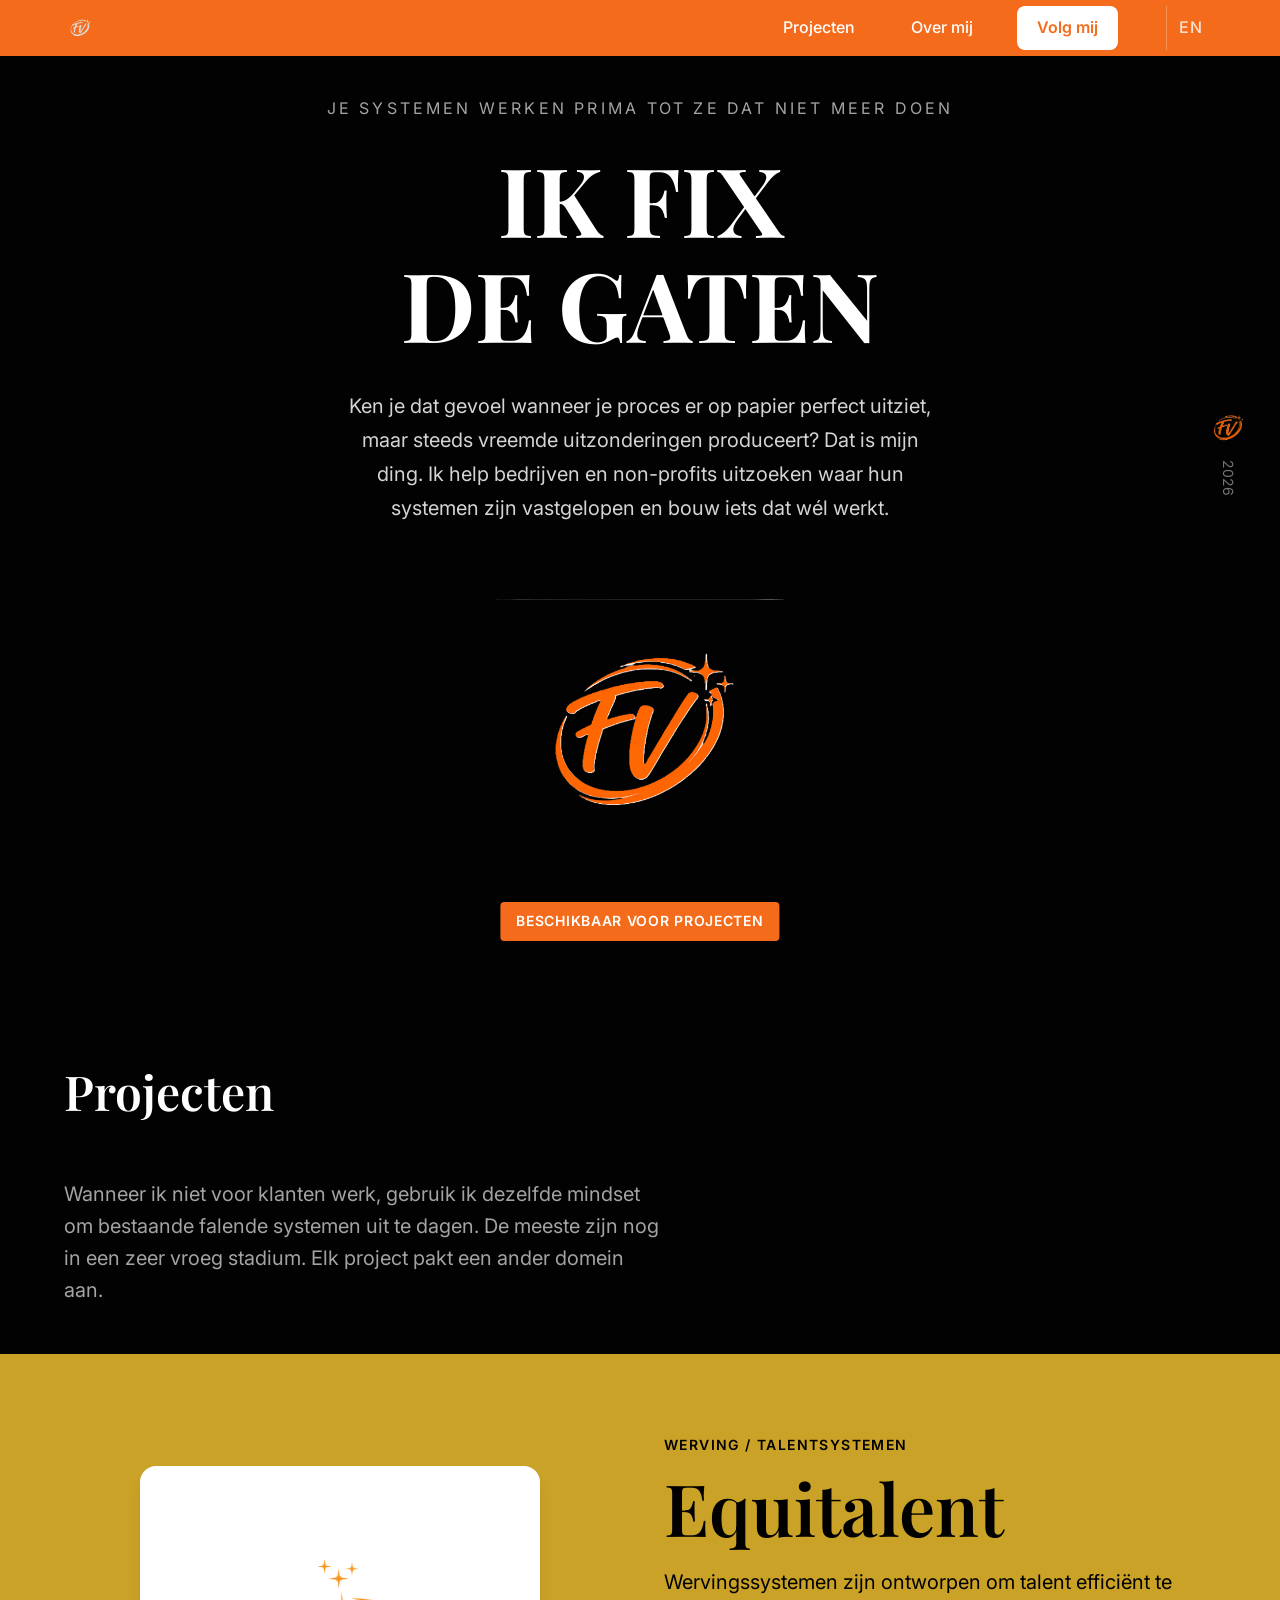
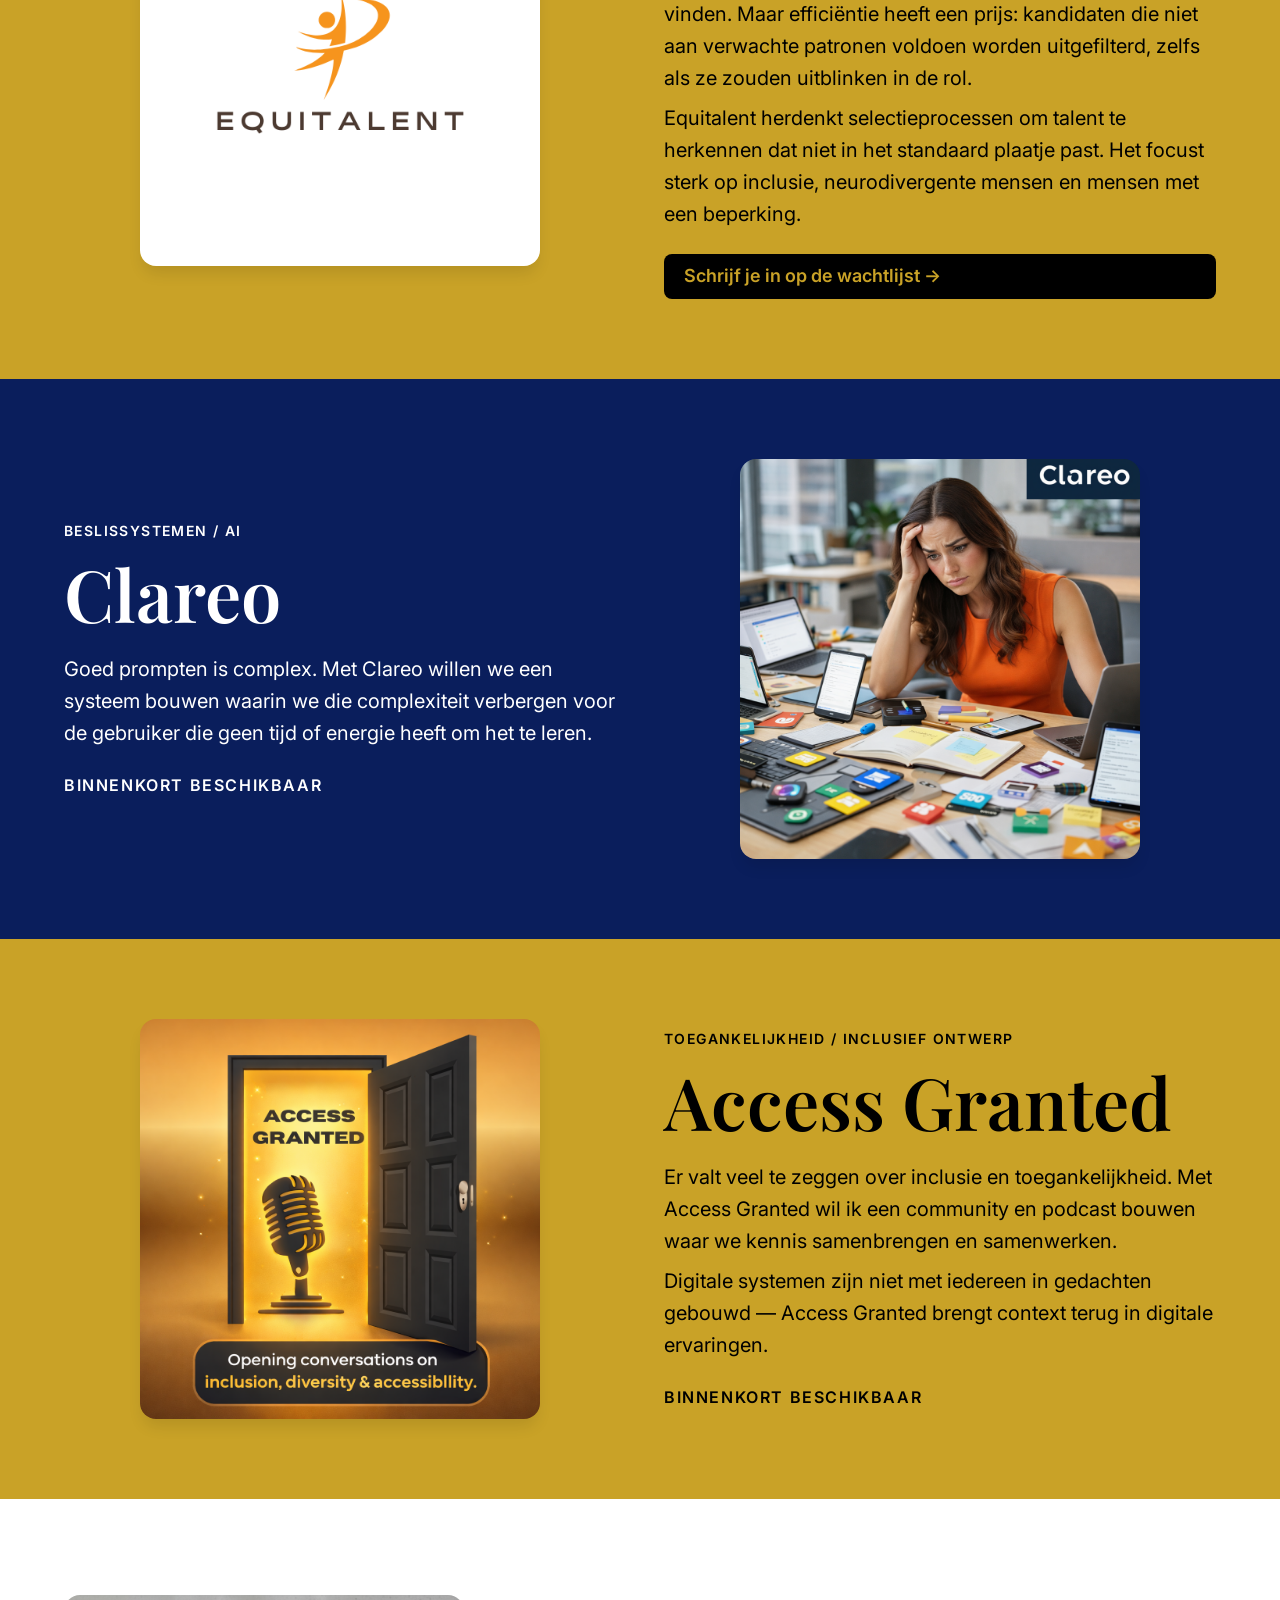
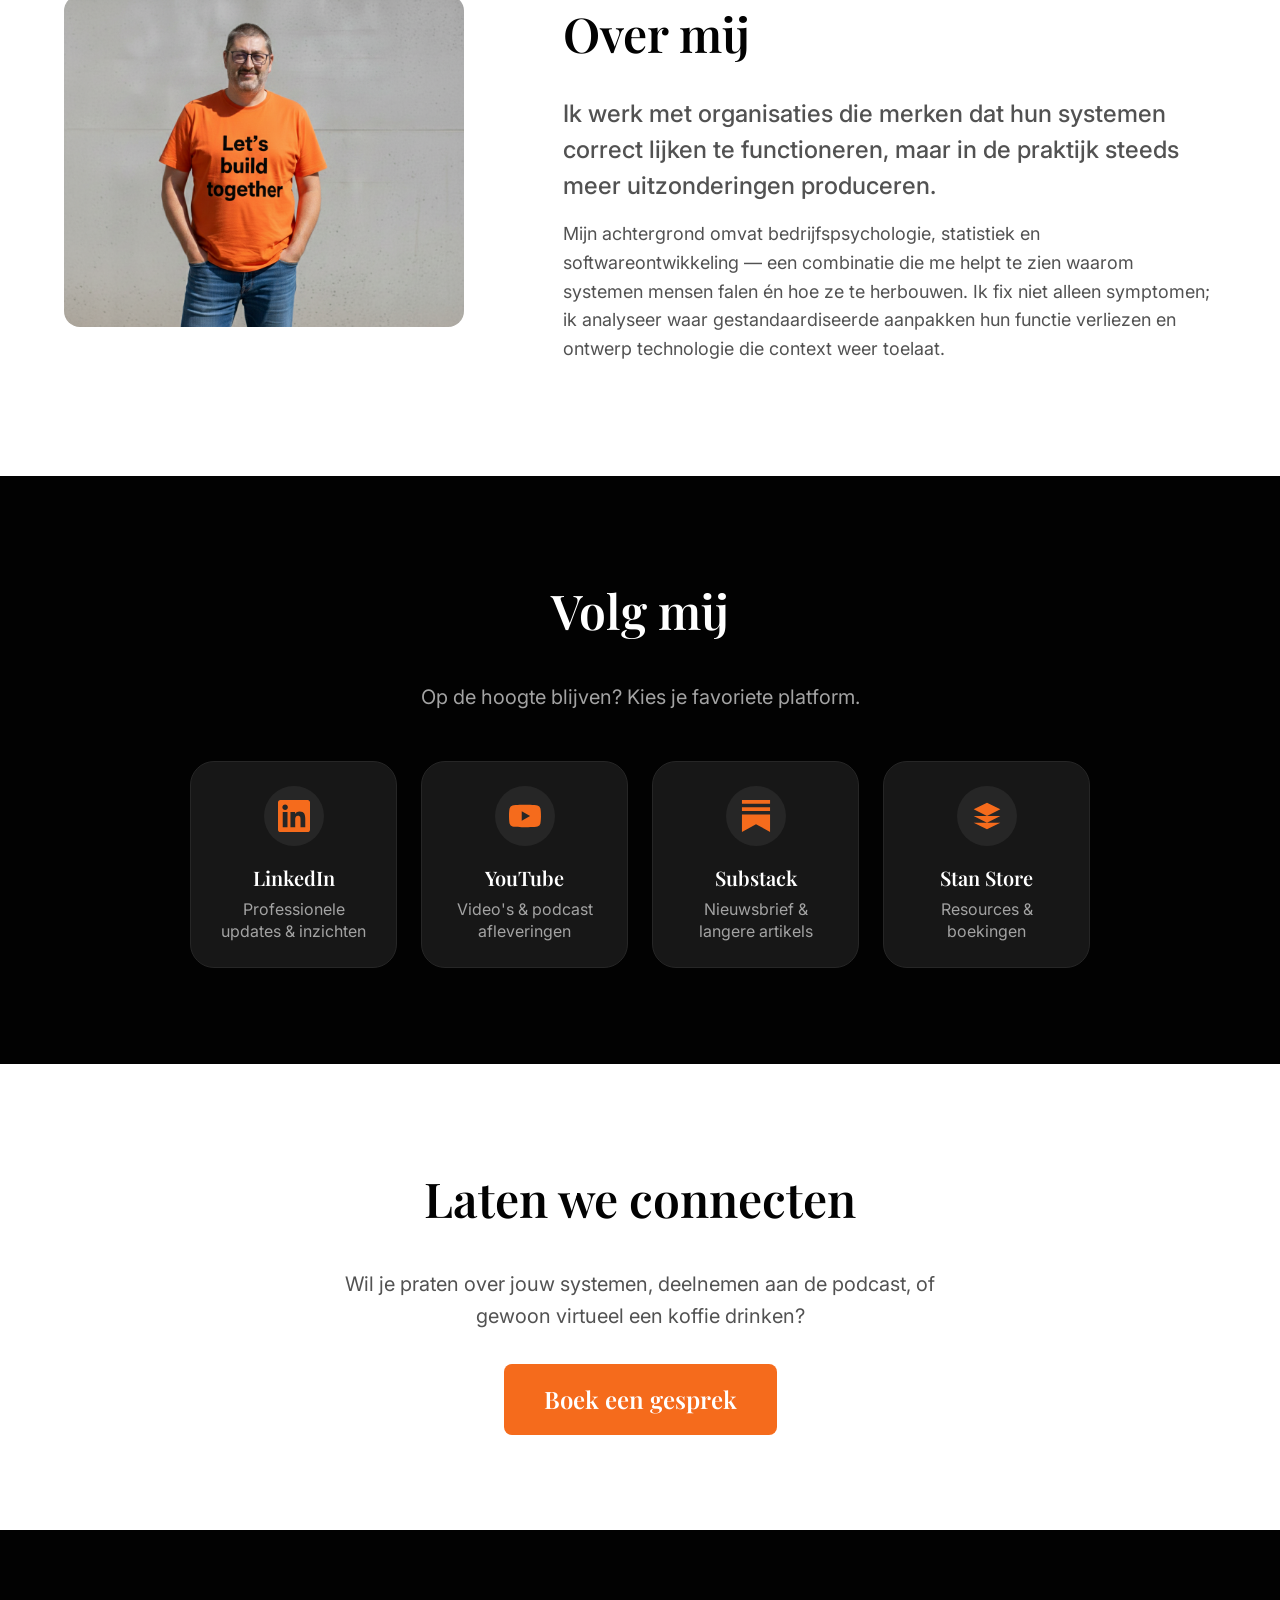
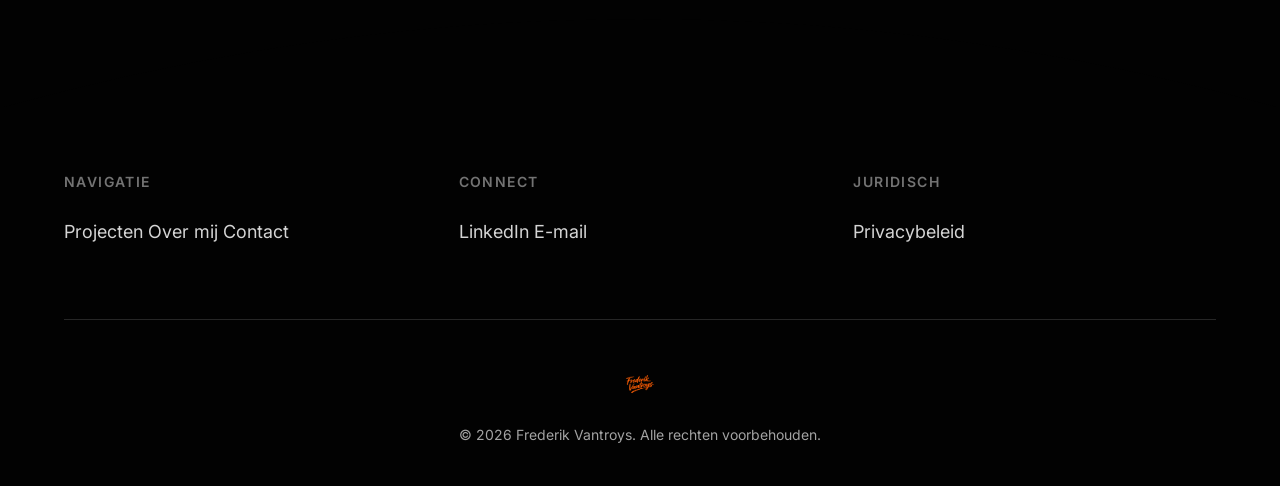
==== nl/index.html @ 7eb26a00 "Add Dutch language version and language switcher - Create nl/index.html with full Dutch translation " ====
<!DOCTYPE html>
<html lang="nl">
<head>
    <meta charset="UTF-8">
    <meta name="viewport" content="width=device-width, initial-scale=1.0">
    <title>Frederik Vantroys — Agicon</title>
    <meta name="description" content="Frederik Vantroys helpt bedrijven en non-profits slecht functionerende systemen en workflows te verbeteren, zodat ze daadwerkelijk gebruikt worden en leiden tot meetbaar betere resultaten.">
    <link rel="stylesheet" href="../styles.css">
    <link rel="preconnect" href="https://fonts.googleapis.com">
    <link rel="preconnect" href="https://fonts.gstatic.com" crossorigin>
    <link href="https://fonts.googleapis.com/css2?family=Inter:wght@400;500;600;700&family=Playfair+Display:wght@400;500;600;700&display=swap" rel="stylesheet">
</head>
<body>
    <!-- Skip Link for Accessibility -->
    <a href="#main" class="skip-link">Ga naar hoofdinhoud</a>

    <!-- Navigation -->
    <header class="header">
        <nav class="nav" aria-label="Hoofdnavigatie">
            <a href="/nl/" class="nav-logo"><img src="../logo-fv-light.png" alt="Frederik Vantroys" class="nav-logo-img"></a>
            <button class="nav-toggle" aria-label="Menu openen" aria-expanded="false">
                <span class="hamburger"></span>
            </button>
            <div class="nav-links">
                <a href="#work">Projecten</a>
                <a href="#about">Over mij</a>
                <a href="#connect" class="nav-cta">Volg mij</a>
                <a href="/" class="nav-lang" aria-label="Switch to English">EN</a>
            </div>
        </nav>
    </header>

    <!-- Mobile Menu Overlay -->
    <div class="menu-overlay" role="dialog" aria-modal="true" aria-label="Hoofdmenu" aria-hidden="true">
        <nav class="menu-content" aria-label="Mobiele navigatie">
            <a href="#work" class="menu-link">Projecten</a>
            <a href="#about" class="menu-link">Over mij</a>
            <a href="#connect" class="menu-link menu-cta">Volg mij</a>
            <a href="/" class="menu-link menu-lang" aria-label="Switch to English">EN</a>
        </nav>
    </div>

    <!-- Main Content -->
    <main id="main">

    <!-- Hero Section -->
    <section class="hero">
        <div class="hero-content">
            <p class="hero-tagline">JE SYSTEMEN WERKEN PRIMA TOT ZE DAT NIET MEER DOEN</p>
            <h1 class="hero-title">IK FIX<br>DE GATEN</h1>
            <div class="hero-intro">
                <p>Ken je dat gevoel wanneer je proces er op papier perfect uitziet, maar steeds vreemde uitzonderingen produceert? Dat is mijn ding. Ik help bedrijven en non-profits uitzoeken waar hun systemen zijn vastgelopen en bouw iets dat wél werkt.</p>
            </div>
        </div>
        <div class="hero-signature">
            <img src="../logo-fv-orange.png" alt="Frederik Vantroys" class="hero-logo">
        </div>
        <div class="hero-badge">
            <span class="badge-text">Beschikbaar voor projecten</span>
        </div>
    </section>

    <!-- Work Section -->
    <section id="work" class="section section-work">
        <div class="container">
            <h2 class="section-title">Projecten</h2>
            <p class="section-intro">Wanneer ik niet voor klanten werk, gebruik ik dezelfde mindset om bestaande falende systemen uit te dagen. De meeste zijn nog in een zeer vroeg stadium. Elk project pakt een ander domein aan.</p>
        </div>

        <!-- Project 1: Equitalent (image left) -->
        <article class="project-panel" style="--project-bg: #C9A227; --project-text: #000;">
            <div class="container">
                <div class="project-grid">
                    <div class="project-image-wrap">
                        <img src="../equi-talent-logo.png" alt="Equitalent logo met een oranje figuur die naar sterren reikt, als symbool voor inclusieve talentherkenning" class="project-image">
                    </div>
                    <div class="project-content">
                        <span class="project-category">Werving / Talentsystemen</span>
                        <h3 class="project-title">Equitalent</h3>
                        <p class="project-description">Wervingssystemen zijn ontworpen om talent efficiënt te vinden. Maar efficiëntie heeft een prijs: kandidaten die niet aan verwachte patronen voldoen worden uitgefilterd, zelfs als ze zouden uitblinken in de rol.</p>
                        <p class="project-description">Equitalent herdenkt selectieprocessen om talent te herkennen dat niet in het standaard plaatje past. Het focust sterk op inclusie, neurodivergente mensen en mensen met een beperking.</p>
                        <a href="https://www.equitalent.cloud" target="_blank" rel="noopener" class="project-cta">Schrijf je in op de wachtlijst <span class="sr-only">(opent in nieuw tabblad)</span> &rarr;</a>
                    </div>
                </div>
            </div>
        </article>

        <!-- Project 2: Clareo (image right) -->
        <article class="project-panel project-panel--reverse" style="--project-bg: #0A1E5C; --project-text: #fff;">
            <div class="container">
                <div class="project-grid">
                    <div class="project-image-wrap">
                        <img src="../clareo_image.png" alt="Vrouw aan bureau die overweldigd kijkt door meerdere apps en apparaten, als beeld voor de beslissingsmoeheid die Clareo aanpakt" class="project-image">
                    </div>
                    <div class="project-content">
                        <span class="project-category">Beslissystemen / AI</span>
                        <h3 class="project-title">Clareo</h3>
                        <p class="project-description">Goed prompten is complex. Met Clareo willen we een systeem bouwen waarin we die complexiteit verbergen voor de gebruiker die geen tijd of energie heeft om het te leren.</p>
                        <span class="project-status">Binnenkort beschikbaar</span>
                    </div>
                </div>
            </div>
        </article>

        <!-- Project 3: Access Granted (image left) -->
        <article class="project-panel" style="--project-bg: #C9A227; --project-text: #000;">
            <div class="container">
                <div class="project-grid">
                    <div class="project-image-wrap">
                        <img src="../access-granted-cover.png" alt="Access Granted podcast cover art met tekst over inclusie, diversiteit en toegankelijkheid" class="project-image">
                    </div>
                    <div class="project-content">
                        <span class="project-category">Toegankelijkheid / Inclusief Ontwerp</span>
                        <h3 class="project-title">Access Granted</h3>
                        <p class="project-description">Er valt veel te zeggen over inclusie en toegankelijkheid. Met Access Granted wil ik een community en podcast bouwen waar we kennis samenbrengen en samenwerken.</p>
                        <p class="project-description">Digitale systemen zijn niet met iedereen in gedachten gebouwd — Access Granted brengt context terug in digitale ervaringen.</p>
                        <span class="project-status">Binnenkort beschikbaar</span>
                    </div>
                </div>
            </div>
        </article>
    </section>

    <!-- About Section -->
    <section id="about" class="section section-about">
        <div class="container">
            <div class="about-grid">
                <div class="about-image">
                    <img src="../Frederik.png" alt="Frederik Vantroys draagt een oranje shirt met de tekst Let's build together" class="about-photo">
                </div>
                <div class="about-content">
                    <h2 class="section-title">Over mij</h2>
                    <p class="about-lead">Ik werk met organisaties die merken dat hun systemen correct lijken te functioneren, maar in de praktijk steeds meer uitzonderingen produceren.</p>
                    <p>Mijn achtergrond omvat bedrijfspsychologie, statistiek en softwareontwikkeling — een combinatie die me helpt te zien waarom systemen mensen falen én hoe ze te herbouwen. Ik fix niet alleen symptomen; ik analyseer waar gestandaardiseerde aanpakken hun functie verliezen en ontwerp technologie die context weer toelaat.</p>


                </div>
            </div>
        </div>
    </section>

    <!-- Follow Me Section -->
    <section id="connect" class="section section-follow">
        <div class="container">
            <h2 class="section-title">Volg mij</h2>
            <p class="follow-lead">Op de hoogte blijven? Kies je favoriete platform.</p>

            <div class="follow-grid">
                <a href="https://www.linkedin.com/in/frevant/" target="_blank" rel="noopener" class="follow-card">
                    <div class="follow-icon">
                        <svg aria-hidden="true" viewBox="0 0 24 24" fill="currentColor" width="32" height="32">
                            <path d="M20.447 20.452h-3.554v-5.569c0-1.328-.027-3.037-1.852-3.037-1.853 0-2.136 1.445-2.136 2.939v5.667H9.351V9h3.414v1.561h.046c.477-.9 1.637-1.85 3.37-1.85 3.601 0 4.267 2.37 4.267 5.455v6.286zM5.337 7.433c-1.144 0-2.063-.926-2.063-2.065 0-1.138.92-2.063 2.063-2.063 1.14 0 2.064.925 2.064 2.063 0 1.139-.925 2.065-2.064 2.065zm1.782 13.019H3.555V9h3.564v11.452zM22.225 0H1.771C.792 0 0 .774 0 1.729v20.542C0 23.227.792 24 1.771 24h20.451C23.2 24 24 23.227 24 22.271V1.729C24 .774 23.2 0 22.222 0h.003z"/>
                        </svg>
                    </div>
                    <h3 class="follow-card-title">LinkedIn</h3>
                    <p class="follow-card-desc">Professionele updates & inzichten</p>
                    <span class="sr-only">(opent in nieuw tabblad)</span>
                </a>

                <a href="https://www.youtube.com/@agicon" target="_blank" rel="noopener" class="follow-card">
                    <div class="follow-icon">
                        <svg aria-hidden="true" viewBox="0 0 24 24" fill="currentColor" width="32" height="32">
                            <path d="M23.498 6.186a3.016 3.016 0 0 0-2.122-2.136C19.505 3.545 12 3.545 12 3.545s-7.505 0-9.377.505A3.017 3.017 0 0 0 .502 6.186C0 8.07 0 12 0 12s0 3.93.502 5.814a3.016 3.016 0 0 0 2.122 2.136c1.871.505 9.376.505 9.376.505s7.505 0 9.377-.505a3.015 3.015 0 0 0 2.122-2.136C24 15.93 24 12 24 12s0-3.93-.502-5.814zM9.545 15.568V8.432L15.818 12l-6.273 3.568z"/>
                        </svg>
                    </div>
                    <h3 class="follow-card-title">YouTube</h3>
                    <p class="follow-card-desc">Video's & podcast afleveringen</p>
                    <span class="sr-only">(opent in nieuw tabblad)</span>
                </a>

                <a href="https://agicon.substack.com" target="_blank" rel="noopener" class="follow-card">
                    <div class="follow-icon">
                        <svg aria-hidden="true" viewBox="0 0 24 24" fill="currentColor" width="32" height="32">
                            <path d="M22.539 8.242H1.46V5.406h21.08v2.836zM1.46 10.812V24L12 18.11 22.54 24V10.812H1.46zM22.54 0H1.46v2.836h21.08V0z"/>
                        </svg>
                    </div>
                    <h3 class="follow-card-title">Substack</h3>
                    <p class="follow-card-desc">Nieuwsbrief & langere artikels</p>
                    <span class="sr-only">(opent in nieuw tabblad)</span>
                </a>

                <a href="https://stan.store/Agicon" target="_blank" rel="noopener" class="follow-card">
                    <div class="follow-icon">
                        <svg aria-hidden="true" viewBox="0 0 24 24" fill="currentColor" width="32" height="32">
                            <path d="M12 2L2 7l10 5 10-5-10-5zM2 17l10 5 10-5M2 12l10 5 10-5"/>
                        </svg>
                    </div>
                    <h3 class="follow-card-title">Stan Store</h3>
                    <p class="follow-card-desc">Resources & boekingen</p>
                    <span class="sr-only">(opent in nieuw tabblad)</span>
                </a>
            </div>
        </div>
    </section>

    <!-- Contact Section -->
    <section id="contact" class="section section-contact">
        <div class="container">
            <div class="contact-content">
                <h2 class="section-title">Laten we connecten</h2>
                <p class="contact-lead">Wil je praten over jouw systemen, deelnemen aan de podcast, of gewoon virtueel een koffie drinken?</p>
                <a href="https://stan.store/Agicon" target="_blank" rel="noopener" class="contact-cta">Boek een gesprek <span class="sr-only">(opent in nieuw tabblad)</span></a>
            </div>
        </div>
    </section>

    </main>

    <!-- Footer -->
    <footer class="footer">
        <div class="footer-arch">
            <svg aria-hidden="true" viewBox="0 0 1440 200" preserveAspectRatio="none">
                <path d="M0,200 Q720,0 1440,200 L1440,200 L0,200 Z" fill="#020202"/>
            </svg>
        </div>
        <div class="footer-content">
            <div class="container">
                <h2 class="sr-only">Website footer</h2>
                <div class="footer-grid">
                    <div class="footer-column">
                        <h3 class="footer-heading">Navigatie</h3>
                        <a href="#work">Projecten</a>
                        <a href="#about">Over mij</a>
                        <a href="#contact">Contact</a>
                    </div>
                    <div class="footer-column">
                        <h3 class="footer-heading">Connect</h3>
                        <a href="https://www.linkedin.com/in/frevant/" target="_blank" rel="noopener">LinkedIn <span class="sr-only">(opent in nieuw tabblad)</span></a>
                        <a href="mailto:frederik@agicon.be">E-mail</a>
                    </div>
                    <div class="footer-column">
                        <h3 class="footer-heading">Juridisch</h3>
                        <a href="/nl/privacy.html">Privacybeleid</a>
                    </div>
                </div>
                <div class="footer-bottom">
                    <div class="footer-logo"><img src="../logo-orange.png" alt="Frederik Vantroys" class="footer-logo-img"></div>

                    <p class="footer-copyright">&copy; 2026 Frederik Vantroys. Alle rechten voorbehouden.</p>
                </div>
            </div>
        </div>
    </footer>

    <!-- Side Badge (decorative branding element) -->
    <div class="side-badge" aria-hidden="true">
        <div class="badge-inner">
            <img src="../logo-fv-orange.png" alt="" class="badge-logo-img">
            <span class="badge-year">2026</span>
        </div>
    </div>

    <script src="../script.js"></script>
</body>
</html>
---- styles.css ----
/* ==========================================================================
   Custom Properties (Design Tokens)
   ========================================================================== */
:root {
    /* Colors */
    --color-primary: #F56B1C;
    --color-black: #020202;
    --color-white: #ffffff;
    --color-gray-100: #f5f5f5;
    --color-gray-200: #e5e5e5;
    --color-gray-300: #d4d4d4;
    --color-gray-400: #a3a3a3;
    --color-gray-500: #737373;
    --color-gray-600: #525252;
    --color-gray-700: #404040;
    --color-gray-800: #262626;
    --color-gray-900: #171717;

    /* Accent Colors (for projects) */
    --color-gold: #C9A227;
    --color-navy: #0A1E5C;
    --color-purple: #9974ba;
    --color-green: #1ed760;

    /* Typography */
    --font-sans: 'Inter', -apple-system, BlinkMacSystemFont, 'Segoe UI', Roboto, sans-serif;
    --font-display: 'Playfair Display', Georgia, serif;

    /* Font Sizes */
    --text-xs: clamp(0.75rem, 0.7rem + 0.25vw, 0.875rem);
    --text-sm: clamp(0.875rem, 0.8rem + 0.375vw, 1rem);
    --text-base: clamp(1rem, 0.9rem + 0.5vw, 1.125rem);
    --text-lg: clamp(1.125rem, 1rem + 0.625vw, 1.25rem);
    --text-xl: clamp(1.25rem, 1.1rem + 0.75vw, 1.5rem);
    --text-2xl: clamp(1.5rem, 1.2rem + 1.5vw, 2rem);
    --text-3xl: clamp(2rem, 1.5rem + 2.5vw, 3rem);
    --text-4xl: clamp(2.5rem, 1.75rem + 3.75vw, 4.5rem);
    --text-5xl: clamp(3rem, 2rem + 5vw, 6rem);

    /* Spacing */
    --space-1: 0.25rem;
    --space-2: 0.5rem;
    --space-3: 0.75rem;
    --space-4: 1rem;
    --space-5: 1.25rem;
    --space-6: 1.5rem;
    --space-8: 2rem;
    --space-10: 2.5rem;
    --space-12: 3rem;
    --space-16: 4rem;
    --space-20: 5rem;
    --space-24: 6rem;

    /* Layout */
    --container-max: 1440px;
    --container-padding: clamp(1.5rem, 5vw, 4rem);

    /* Transitions */
    --transition-fast: 150ms ease;
    --transition-base: 300ms ease;
    --transition-slow: 500ms ease;

    /* Shadows */
    --shadow-sm: 0 1px 2px rgba(0, 0, 0, 0.05);
    --shadow-md: 0 4px 6px -1px rgba(0, 0, 0, 0.1);
    --shadow-lg: 0 10px 15px -3px rgba(0, 0, 0, 0.1);
    --shadow-xl: 0 0 120px rgba(0, 0, 0, 0.15);

    /* Border Radius */
    --radius-sm: 0.25rem;
    --radius-md: 0.5rem;
    --radius-lg: 1rem;
    --radius-xl: 1.5rem;

    /* Z-Index Scale */
    --z-dropdown: 100;
    --z-sticky: 200;
    --z-fixed: 300;
    --z-overlay: 400;
    --z-modal: 500;
}

/* ==========================================================================
   Reset & Base
   ========================================================================== */
*, *::before, *::after {
    box-sizing: border-box;
    margin: 0;
    padding: 0;
}

html {
    -webkit-font-smoothing: antialiased;
    -moz-osx-font-smoothing: grayscale;
}

/* Smooth scroll only if user hasn't requested reduced motion */
@media (prefers-reduced-motion: no-preference) {
    html {
        scroll-behavior: smooth;
    }
}

/* Scroll margin for fixed header */
section[id] {
    scroll-margin-top: 5rem;
}

body {
    font-family: var(--font-sans);
    font-size: var(--text-base);
    line-height: 1.6;
    color: var(--color-black);
    background-color: var(--color-white);
    overflow-x: hidden;
}

body.menu-open {
    overflow: hidden;
}

img, video {
    max-width: 100%;
    height: auto;
    display: block;
}

a {
    color: inherit;
    text-decoration: none;
}

button {
    font: inherit;
    cursor: pointer;
    background: none;
    border: none;
}

/* Focus styles for accessibility */
a:focus-visible,
button:focus-visible {
    outline: 3px solid var(--color-primary);
    outline-offset: 2px;
}

/* Focus styles for light backgrounds */
.header a:focus-visible,
.header button:focus-visible,
.menu-overlay a:focus-visible,
.section-follow a:focus-visible,
.footer a:focus-visible {
    outline-color: var(--color-white);
}

/* Focus styles for dark text on light backgrounds */
.section-about a:focus-visible,
.section-contact a:focus-visible {
    outline-color: var(--color-primary);
}

/* Focus on project panels - adapt to panel colors */
.project-panel a:focus-visible,
.project-panel button:focus-visible {
    outline-color: var(--project-text);
}

/* Underlines for inline links (accessibility - not just color) */
p a,
.about-content a,
.project-description a {
    text-decoration: underline;
    text-underline-offset: 3px;
    text-decoration-thickness: 1px;
}

p a:hover,
.about-content a:hover,
.project-description a:hover {
    text-decoration-thickness: 2px;
}

ul, ol {
    list-style: none;
}

/* ==========================================================================
   Layout
   ========================================================================== */
.container {
    width: 100%;
    max-width: var(--container-max);
    margin: 0 auto;
    padding: 0 var(--container-padding);
}

.section {
    padding: var(--space-20) 0;
}

@media (min-width: 768px) {
    .section {
        padding: var(--space-24) 0;
    }
}

/* ==========================================================================
   Header & Navigation
   ========================================================================== */
.header {
    position: fixed;
    top: 0;
    left: 0;
    right: 0;
    z-index: var(--z-fixed);
    background: var(--color-primary);
    transition: transform var(--transition-base), background var(--transition-base);
}

.header.hidden {
    transform: translateY(-100%);
}

.nav {
    display: flex;
    align-items: center;
    justify-content: space-between;
    height: 3.5rem;
    padding: 0 var(--container-padding);
    max-width: var(--container-max);
    margin: 0 auto;
}

.nav-logo {
    font-family: var(--font-display);
    font-size: var(--text-lg);
    font-weight: 700;
    color: var(--color-white);
    letter-spacing: 0.05em;
    transition: opacity var(--transition-fast);
}

.nav-logo:hover {
    opacity: 0.8;
}

.nav-logo-img {
    height: 2rem;
    width: auto;
}

.nav-toggle {
    display: flex;
    align-items: center;
    justify-content: center;
    width: 2.5rem;
    height: 2.5rem;
    z-index: var(--z-modal);
}

.hamburger {
    position: relative;
    width: 1.5rem;
    height: 2px;
    background: var(--color-white);
    transition: background var(--transition-fast);
}

.hamburger::before,
.hamburger::after {
    content: '';
    position: absolute;
    left: 0;
    width: 100%;
    height: 2px;
    background: var(--color-white);
    transition: transform var(--transition-base);
}

.hamburger::before {
    top: -6px;
}

.hamburger::after {
    top: 6px;
}

/* Hamburger animation */
.nav-toggle[aria-expanded="true"] .hamburger {
    background: transparent;
}

.nav-toggle[aria-expanded="true"] .hamburger::before {
    transform: translateY(6px) rotate(45deg);
}

.nav-toggle[aria-expanded="true"] .hamburger::after {
    transform: translateY(-6px) rotate(-45deg);
}

.nav-links {
    display: none;
}

@media (min-width: 768px) {
    .nav-toggle {
        display: none;
    }

    .nav-links {
        display: flex;
        gap: var(--space-8);
    }

    .nav-links a {
        color: var(--color-white);
        font-size: var(--text-sm);
        font-weight: 500;
        position: relative;
        padding: var(--space-2) var(--space-3);
        min-height: 44px;
        display: inline-flex;
        align-items: center;
    }

    .nav-links a::after {
        content: '';
        position: absolute;
        bottom: 0;
        left: 0;
        width: 100%;
        height: 2px;
        background: var(--color-white);
        transform: scaleX(0);
        transform-origin: right;
        transition: transform var(--transition-base);
    }

    .nav-links a:hover::after {
        transform: scaleX(1);
        transform-origin: left;
    }

    .nav-lang {
        margin-left: var(--space-4);
        padding-left: var(--space-4);
        border-left: 1px solid rgba(255, 255, 255, 0.3);
        font-size: var(--text-xs);
        letter-spacing: 0.1em;
        opacity: 0.8;
    }

    .nav-lang:hover {
        opacity: 1;
    }

    .nav-lang::after {
        display: none;
    }
}

/* ==========================================================================
   Menu Overlay (Mobile)
   ========================================================================== */
.menu-overlay {
    position: fixed;
    inset: 0;
    z-index: var(--z-overlay);
    background: var(--color-black);
    display: flex;
    align-items: center;
    justify-content: center;
    opacity: 0;
    visibility: hidden;
    transition: opacity var(--transition-slow), visibility var(--transition-slow);
}

.menu-overlay.active {
    opacity: 1;
    visibility: visible;
}

.menu-content {
    display: flex;
    flex-direction: column;
    align-items: center;
    gap: var(--space-8);
}

.menu-link {
    font-family: var(--font-display);
    font-size: var(--text-4xl);
    font-weight: 600;
    color: var(--color-white);
    opacity: 0;
    transform: translateY(20px);
    transition: opacity var(--transition-base), transform var(--transition-base), color var(--transition-fast);
}

.menu-overlay.active .menu-link {
    opacity: 1;
    transform: translateY(0);
}

.menu-link:nth-child(1) { transition-delay: 0.1s; }
.menu-link:nth-child(2) { transition-delay: 0.15s; }
.menu-link:nth-child(3) { transition-delay: 0.2s; }
.menu-link:nth-child(4) { transition-delay: 0.25s; }
.menu-link:nth-child(5) { transition-delay: 0.3s; }

.menu-link:hover {
    color: var(--color-primary);
}

.menu-lang {
    font-family: var(--font-base);
    font-size: var(--text-lg);
    margin-top: var(--space-8);
    padding-top: var(--space-8);
    border-top: 1px solid rgba(255, 255, 255, 0.2);
    letter-spacing: 0.1em;
    opacity: 0.7;
}

.menu-lang:hover {
    opacity: 1;
}

/* ==========================================================================
   Hero Section
   ========================================================================== */
.hero {
    min-height: auto;
    display: flex;
    flex-direction: column;
    justify-content: center;
    align-items: center;
    text-align: center;
    padding: var(--space-24) var(--container-padding) 28rem;
    background: var(--color-black);
    color: var(--color-white);
    position: relative;
}

.hero-content {
    max-width: 900px;
}

.hero-tagline {
    font-size: var(--text-sm);
    letter-spacing: 0.2em;
    text-transform: uppercase;
    color: var(--color-gray-400);
    margin-bottom: var(--space-6);
}

.hero-title {
    font-family: var(--font-display);
    font-size: var(--text-5xl);
    font-weight: 700;
    line-height: 1.1;
    margin-bottom: var(--space-8);
}

.hero-intro {
    max-width: 600px;
    margin: 0 auto;
}

.hero-intro p {
    font-size: var(--text-lg);
    color: var(--color-gray-300);
    line-height: 1.7;
}

.hero-signature {
    position: absolute;
    bottom: calc(var(--space-8) + 4rem);
    left: 50%;
    transform: translateX(-50%);
}

.hero-logo {
    height: clamp(12rem, 24vw, 18rem);
    width: auto;
}

.hero-badge {
    position: absolute;
    bottom: var(--space-8);
    left: 50%;
    transform: translateX(-50%);
}

.badge-text {
    display: inline-block;
    padding: var(--space-2) var(--space-4);
    background: var(--color-primary);
    color: var(--color-white);
    font-size: var(--text-xs);
    font-weight: 600;
    letter-spacing: 0.05em;
    text-transform: uppercase;
    border-radius: var(--radius-sm);
}

/* ==========================================================================
   Work Section
   ========================================================================== */
.section-work {
    padding: 0;
    background: var(--color-black);
}

.section-work .section-title {
    color: var(--color-white);
    padding-top: var(--space-20);
    margin-bottom: var(--space-12);
}

.section-title {
    font-family: var(--font-display);
    font-size: var(--text-3xl);
    font-weight: 600;
    margin-bottom: var(--space-8);
}

.section-intro {
    font-size: var(--text-lg);
    color: var(--color-gray-400);
    max-width: 600px;
    line-height: 1.6;
    margin-bottom: var(--space-12);
}

/* ==========================================================================
   Project Panels
   ========================================================================== */
.project-panel {
    background: var(--project-bg, var(--color-gray-900));
    color: var(--project-text, var(--color-white));
    padding: var(--space-20) 0;
    position: relative;
    overflow: hidden;
}

.project-header {
    margin-bottom: var(--space-10);
}

.project-category {
    display: inline-block;
    font-size: var(--text-xs);
    font-weight: 600;
    letter-spacing: 0.1em;
    text-transform: uppercase;
    margin-bottom: var(--space-4);
    /* Removed opacity for accessibility - contrast must meet 4.5:1 */
}

.project-title {
    font-family: var(--font-display);
    font-size: var(--text-4xl);
    font-weight: 600;
    line-height: 1.2;
    margin-bottom: var(--space-4);
}

.project-description {
    font-size: var(--text-lg);
    max-width: 600px;
    line-height: 1.6;
    /* Removed opacity for accessibility - contrast must meet 4.5:1 */
}

/* Project Grid Layout */
.project-grid {
    display: grid;
    gap: var(--space-8);
    align-items: center;
}

@media (min-width: 768px) {
    .project-grid {
        grid-template-columns: 1fr 1fr;
        gap: var(--space-12);
    }

    .project-panel--reverse .project-grid {
        direction: rtl;
    }

    .project-panel--reverse .project-grid > * {
        direction: ltr;
    }
}

.project-image-wrap {
    display: flex;
    justify-content: center;
}

.project-content {
    display: flex;
    flex-direction: column;
}

.project-content .project-category {
    margin-bottom: var(--space-2);
}

.project-content .project-title {
    margin-bottom: var(--space-4);
}

.project-content .project-description {
    margin-bottom: var(--space-2);
}

.project-cta {
    display: inline-block;
    margin-top: var(--space-4);
    font-weight: 600;
    font-size: var(--text-base);
    padding: var(--space-2) var(--space-5);
    background: var(--project-text);
    color: var(--project-bg);
    border-radius: var(--radius-md);
    transition: transform var(--transition-fast), box-shadow var(--transition-fast);
}

.project-cta:hover {
    transform: translateY(-2px);
    box-shadow: 0 4px 15px rgba(0, 0, 0, 0.2);
}

.project-status {
    display: inline-block;
    margin-top: var(--space-4);
    font-size: var(--text-sm);
    font-weight: 600;
    text-transform: uppercase;
    letter-spacing: 0.1em;
    /* Removed opacity for accessibility - contrast must meet 4.5:1 */
}

/* ==========================================================================
   Gallery / Carousel
   ========================================================================== */
.project-gallery {
    position: relative;
    margin-bottom: var(--space-8);
}

.gallery-track {
    display: flex;
    gap: var(--space-4);
    overflow-x: auto;
    scroll-snap-type: x mandatory;
    scrollbar-width: none;
    -ms-overflow-style: none;
    padding-bottom: var(--space-4);
}

.gallery-track::-webkit-scrollbar {
    display: none;
}

.gallery-slide {
    flex: 0 0 80%;
    scroll-snap-align: start;
}

@media (min-width: 768px) {
    .gallery-slide {
        flex: 0 0 60%;
    }
}

@media (min-width: 1024px) {
    .gallery-slide {
        flex: 0 0 45%;
    }
}

.gallery-nav {
    display: flex;
    gap: var(--space-2);
    margin-top: var(--space-4);
}

.gallery-prev,
.gallery-next {
    width: 3rem;
    height: 3rem;
    display: flex;
    align-items: center;
    justify-content: center;
    border: 2px solid currentColor;
    border-radius: 50%;
    font-size: var(--text-lg);
    opacity: 0.7;
    transition: opacity var(--transition-fast), background var(--transition-fast);
}

.gallery-prev:hover,
.gallery-next:hover {
    opacity: 1;
    background: rgba(255, 255, 255, 0.1);
}

.project-link {
    display: inline-flex;
    align-items: center;
    gap: var(--space-2);
    font-weight: 600;
    font-size: var(--text-base);
    position: relative;
    padding-bottom: var(--space-1);
}

.project-image {
    width: 100%;
    max-width: 400px;
    height: auto;
    border-radius: var(--radius-lg);
    box-shadow: var(--shadow-lg);
}

.project-link::after {
    content: '';
    position: absolute;
    bottom: 0;
    left: 0;
    width: 100%;
    height: 2px;
    background: currentColor;
    transform: scaleX(0);
    transform-origin: right;
    transition: transform var(--transition-base);
}

.project-link:hover::after {
    transform: scaleX(1);
    transform-origin: left;
}

/* ==========================================================================
   Placeholder Images
   ========================================================================== */
.placeholder-image {
    aspect-ratio: var(--aspect, 16/9);
    background: var(--bg, var(--color-gray-800));
    border-radius: var(--radius-md);
    display: flex;
    align-items: center;
    justify-content: center;
    color: rgba(255, 255, 255, 0.5);
    font-size: var(--text-sm);
    font-weight: 500;
    letter-spacing: 0.05em;
    text-transform: uppercase;
}

/* ==========================================================================
   About Section
   ========================================================================== */
.section-about {
    background: var(--color-white);
}

.about-grid {
    display: grid;
    gap: var(--space-12);
}

@media (min-width: 768px) {
    .about-grid {
        grid-template-columns: 1fr 1.5fr;
        gap: var(--space-16);
        align-items: start;
    }
}

.about-image {
    max-width: 400px;
}

.about-photo {
    width: 100%;
    height: auto;
    border-radius: var(--radius-lg);
}

.about-content .section-title {
    margin-bottom: var(--space-6);
}

.about-lead {
    font-size: var(--text-xl);
    font-weight: 500;
    line-height: 1.5;
    margin-bottom: var(--space-6);
}

.about-content p {
    margin-bottom: var(--space-4);
    color: var(--color-gray-600);
}

.about-stats {
    display: flex;
    gap: var(--space-10);
    margin-top: var(--space-10);
    padding-top: var(--space-8);
    border-top: 1px solid var(--color-gray-200);
}

.stat {
    display: flex;
    flex-direction: column;
}

.stat-number {
    font-family: var(--font-display);
    font-size: var(--text-3xl);
    font-weight: 700;
    color: var(--color-primary);
}

.stat-label {
    font-size: var(--text-sm);
    color: var(--color-gray-500);
}

/* ==========================================================================
   Essays Section
   ========================================================================== */
.section-essays {
    background: var(--color-gray-100);
}

.essays-grid {
    display: grid;
    gap: var(--space-8);
    margin-bottom: var(--space-10);
}

@media (min-width: 768px) {
    .essays-grid {
        grid-template-columns: repeat(2, 1fr);
    }
}

@media (min-width: 1024px) {
    .essays-grid {
        grid-template-columns: repeat(3, 1fr);
    }
}

.essay-card {
    background: var(--color-white);
    border-radius: var(--radius-lg);
    overflow: hidden;
    transition: transform var(--transition-base), box-shadow var(--transition-base);
}

.essay-card:hover {
    transform: translateY(-4px);
    box-shadow: var(--shadow-lg);
}

.essay-card a {
    display: block;
}

.essay-image {
    overflow: hidden;
}

.essay-image .placeholder-image {
    border-radius: 0;
    transition: transform var(--transition-slow);
}

.essay-card:hover .essay-image .placeholder-image {
    transform: scale(1.05);
}

.essay-content {
    padding: var(--space-6);
}

.essay-category {
    display: inline-block;
    font-size: var(--text-xs);
    font-weight: 600;
    letter-spacing: 0.1em;
    text-transform: uppercase;
    color: var(--color-primary);
    margin-bottom: var(--space-2);
}

.essay-title {
    font-family: var(--font-display);
    font-size: var(--text-xl);
    font-weight: 600;
    line-height: 1.3;
    margin-bottom: var(--space-2);
    transition: color var(--transition-fast);
}

.essay-card:hover .essay-title {
    color: var(--color-primary);
}

.essay-excerpt {
    font-size: var(--text-sm);
    color: var(--color-gray-500);
    line-height: 1.6;
}

.view-all-link {
    display: inline-flex;
    align-items: center;
    gap: var(--space-2);
    font-weight: 600;
    color: var(--color-primary);
    transition: gap var(--transition-fast);
}

.view-all-link:hover {
    gap: var(--space-3);
}

/* ==========================================================================
   Contact Section
   ========================================================================== */
.section-contact {
    background: var(--color-white);
    text-align: center;
    padding: var(--space-24) var(--container-padding);
}

.contact-content {
    max-width: 600px;
    margin: 0 auto;
}

.contact-lead {
    font-size: var(--text-lg);
    color: var(--color-gray-600);
    margin-bottom: var(--space-8);
}

.contact-email {
    display: inline-block;
    font-family: var(--font-display);
    font-size: var(--text-2xl);
    font-weight: 600;
    color: var(--color-primary);
    position: relative;
    padding-bottom: var(--space-1);
}

.contact-email::after {
    content: '';
    position: absolute;
    bottom: 0;
    left: 0;
    width: 100%;
    height: 3px;
    background: var(--color-primary);
    transform: scaleX(0);
    transform-origin: right;
    transition: transform var(--transition-base);
}

.contact-email:hover::after {
    transform: scaleX(1);
    transform-origin: left;
}

.contact-cta {
    display: inline-block;
    font-family: var(--font-display);
    font-size: var(--text-xl);
    font-weight: 600;
    color: var(--color-white);
    background: var(--color-primary);
    padding: var(--space-4) var(--space-10);
    border-radius: var(--radius-md);
    transition: transform var(--transition-fast), box-shadow var(--transition-fast);
}

.contact-cta:hover {
    transform: translateY(-2px);
    box-shadow: 0 8px 30px rgba(245, 107, 28, 0.4);
}

/* ==========================================================================
   Footer
   ========================================================================== */
.footer {
    background: var(--color-black);
    color: var(--color-white);
    position: relative;
}

.footer-arch {
    position: relative;
    margin-top: -1px;
}

.footer-arch svg {
    display: block;
    width: 100%;
    height: auto;
}

.footer-content {
    padding: var(--space-16) 0 var(--space-10);
}

.footer-grid {
    display: grid;
    grid-template-columns: repeat(3, 1fr);
    gap: var(--space-8);
    margin-bottom: var(--space-16);
}

@media (max-width: 640px) {
    .footer-grid {
        grid-template-columns: 1fr;
        gap: var(--space-10);
    }
}

.footer-heading {
    font-size: var(--text-xs);
    font-weight: 600;
    letter-spacing: 0.1em;
    text-transform: uppercase;
    color: var(--color-gray-500);
    margin-bottom: var(--space-4);
}

.footer-column a {
    display: inline-flex;
    align-items: center;
    font-size: var(--text-base);
    color: var(--color-gray-300);
    padding: var(--space-2) 0;
    min-height: 44px;
    transition: color var(--transition-fast);
}

.footer-column a:hover {
    color: var(--color-white);
}

.footer-bottom {
    text-align: center;
    padding-top: var(--space-10);
    border-top: 1px solid var(--color-gray-800);
}

.footer-logo {
    margin-bottom: var(--space-4);
}

.footer-logo-img {
    height: 3rem;
    width: auto;
    margin: 0 auto;
}

.footer-location {
    font-size: var(--text-sm);
    color: var(--color-gray-500);
    margin-bottom: var(--space-2);
}

.footer-copyright {
    font-size: var(--text-xs);
    color: var(--color-gray-400); /* Changed from gray-600 for accessibility */
}

/* ==========================================================================
   Side Badge
   ========================================================================== */
.side-badge {
    position: fixed;
    right: var(--space-4);
    top: 50%;
    transform: translateY(-50%);
    z-index: var(--z-sticky);
    display: none;
}

@media (min-width: 1200px) {
    .side-badge {
        display: block;
    }
}

.badge-inner {
    display: flex;
    flex-direction: column;
    align-items: center;
    gap: var(--space-2);
    padding: var(--space-4) var(--space-3);
    background: var(--color-black);
    border-radius: var(--radius-lg);
    color: var(--color-white);
}

.badge-logo {
    font-family: var(--font-display);
    font-size: var(--text-lg);
    font-weight: 700;
}

.badge-logo-img {
    width: 48px;
    height: auto;
    opacity: 0.9;
}

.badge-year {
    font-size: var(--text-xs);
    color: var(--color-gray-500);
    writing-mode: vertical-rl;
    text-orientation: mixed;
}

/* ==========================================================================
   Navigation CTA
   ========================================================================== */
@media (min-width: 768px) {
    .nav-cta {
        background: var(--color-white) !important;
        color: var(--color-primary) !important;
        padding: var(--space-2) var(--space-5) !important;
        border-radius: var(--radius-md);
        font-weight: 600 !important;
        transition: background var(--transition-fast), transform var(--transition-fast) !important;
    }

    .nav-cta::after {
        display: none !important;
    }

    .nav-cta:hover {
        background: var(--color-gray-100) !important;
        transform: translateY(-2px);
    }
}

.menu-cta {
    color: var(--color-primary) !important;
}

/* ==========================================================================
   Follow Me Section
   ========================================================================== */
.section-follow {
    background: var(--color-black);
    color: var(--color-white);
}

.section-follow .section-title {
    color: var(--color-white);
    text-align: center;
}

.follow-lead {
    text-align: center;
    font-size: var(--text-lg);
    color: var(--color-gray-400);
    max-width: 500px;
    margin: 0 auto var(--space-12);
}

.follow-grid {
    display: grid;
    gap: var(--space-6);
    max-width: 900px;
    margin: 0 auto;
    grid-template-columns: repeat(2, 1fr);
}

@media (min-width: 768px) {
    .follow-grid {
        grid-template-columns: repeat(4, 1fr);
    }
}

.follow-card {
    background: var(--color-gray-900);
    border-radius: var(--radius-xl);
    padding: var(--space-6);
    text-align: center;
    transition: transform var(--transition-base), box-shadow var(--transition-base), border-color var(--transition-base);
    border: 1px solid var(--color-gray-800);
    display: flex;
    flex-direction: column;
    align-items: center;
}

.follow-card:hover {
    transform: translateY(-4px);
    box-shadow: 0 20px 40px rgba(0, 0, 0, 0.3);
    border-color: var(--color-primary);
}

.follow-icon {
    width: 60px;
    height: 60px;
    display: flex;
    align-items: center;
    justify-content: center;
    background: var(--color-gray-800);
    border-radius: 50%;
    margin-bottom: var(--space-4);
    color: var(--color-primary);
    transition: background var(--transition-base), color var(--transition-base);
}

.follow-card:hover .follow-icon {
    background: var(--color-primary);
    color: var(--color-white);
}

.follow-card-title {
    font-family: var(--font-display);
    font-size: var(--text-lg);
    font-weight: 600;
    margin-bottom: var(--space-1);
    color: var(--color-white);
}

.follow-card-desc {
    font-size: var(--text-sm);
    color: var(--color-gray-400); /* Changed from gray-500 for accessibility */
    line-height: 1.4;
}

/* ==========================================================================
   Scroll Animations
   ========================================================================== */
.fade-in {
    opacity: 0;
    transform: translateY(30px);
    transition: opacity 0.8s ease, transform 0.8s ease;
}

.fade-in.visible {
    opacity: 1;
    transform: translateY(0);
}

/* ==========================================================================
   Utility Classes
   ========================================================================== */
.sr-only {
    position: absolute;
    width: 1px;
    height: 1px;
    padding: 0;
    margin: -1px;
    overflow: hidden;
    clip: rect(0, 0, 0, 0);
    white-space: nowrap;
    border: 0;
}

/* Skip Link - Hidden until focused */
.skip-link {
    position: absolute;
    top: -100px;
    left: var(--space-4);
    padding: var(--space-3) var(--space-6);
    background: var(--color-primary);
    color: var(--color-white);
    font-weight: 600;
    font-size: var(--text-base);
    border-radius: var(--radius-md);
    z-index: 9999;
    transition: top var(--transition-fast);
}

.skip-link:focus {
    top: var(--space-4);
    outline: 3px solid var(--color-white);
    outline-offset: 2px;
}

/* ==========================================================================
   Privacy Policy Page
   ========================================================================== */
.section-privacy {
    background: var(--color-white);
    padding-top: calc(var(--space-24) + 3.5rem); /* Account for fixed header */
}

.privacy-content {
    max-width: 700px;
    margin: 0 auto;
}

.privacy-content h1 {
    margin-bottom: var(--space-2);
}

.privacy-updated {
    font-size: var(--text-sm);
    color: var(--color-gray-500);
    margin-bottom: var(--space-8);
}

.privacy-intro {
    font-size: var(--text-xl);
    font-weight: 500;
    line-height: 1.5;
    margin-bottom: var(--space-10);
    padding-bottom: var(--space-8);
    border-bottom: 1px solid var(--color-gray-200);
}

.privacy-content h2 {
    font-family: var(--font-display);
    font-size: var(--text-xl);
    font-weight: 600;
    margin-top: var(--space-10);
    margin-bottom: var(--space-4);
}

.privacy-content p {
    color: var(--color-gray-600);
    margin-bottom: var(--space-4);
    line-height: 1.7;
}

.privacy-list {
    margin-bottom: var(--space-4);
    padding-left: var(--space-6);
}

.privacy-list li {
    color: var(--color-gray-600);
    margin-bottom: var(--space-2);
    line-height: 1.6;
    position: relative;
    list-style: disc;
}

.privacy-back {
    margin-top: var(--space-12);
    padding-top: var(--space-8);
    border-top: 1px solid var(--color-gray-200);
}

.back-link {
    display: inline-flex;
    align-items: center;
    gap: var(--space-2);
    font-weight: 600;
    color: var(--color-primary);
}

.back-link:hover {
    text-decoration: underline;
}

/* ==========================================================================
   Reduced Motion Support
   ========================================================================== */
@media (prefers-reduced-motion: reduce) {
    *,
    *::before,
    *::after {
        animation-duration: 0.01ms !important;
        animation-iteration-count: 1 !important;
        transition-duration: 0.01ms !important;
        scroll-behavior: auto !important;
    }

    .fade-in {
        opacity: 1;
        transform: none;
    }
}
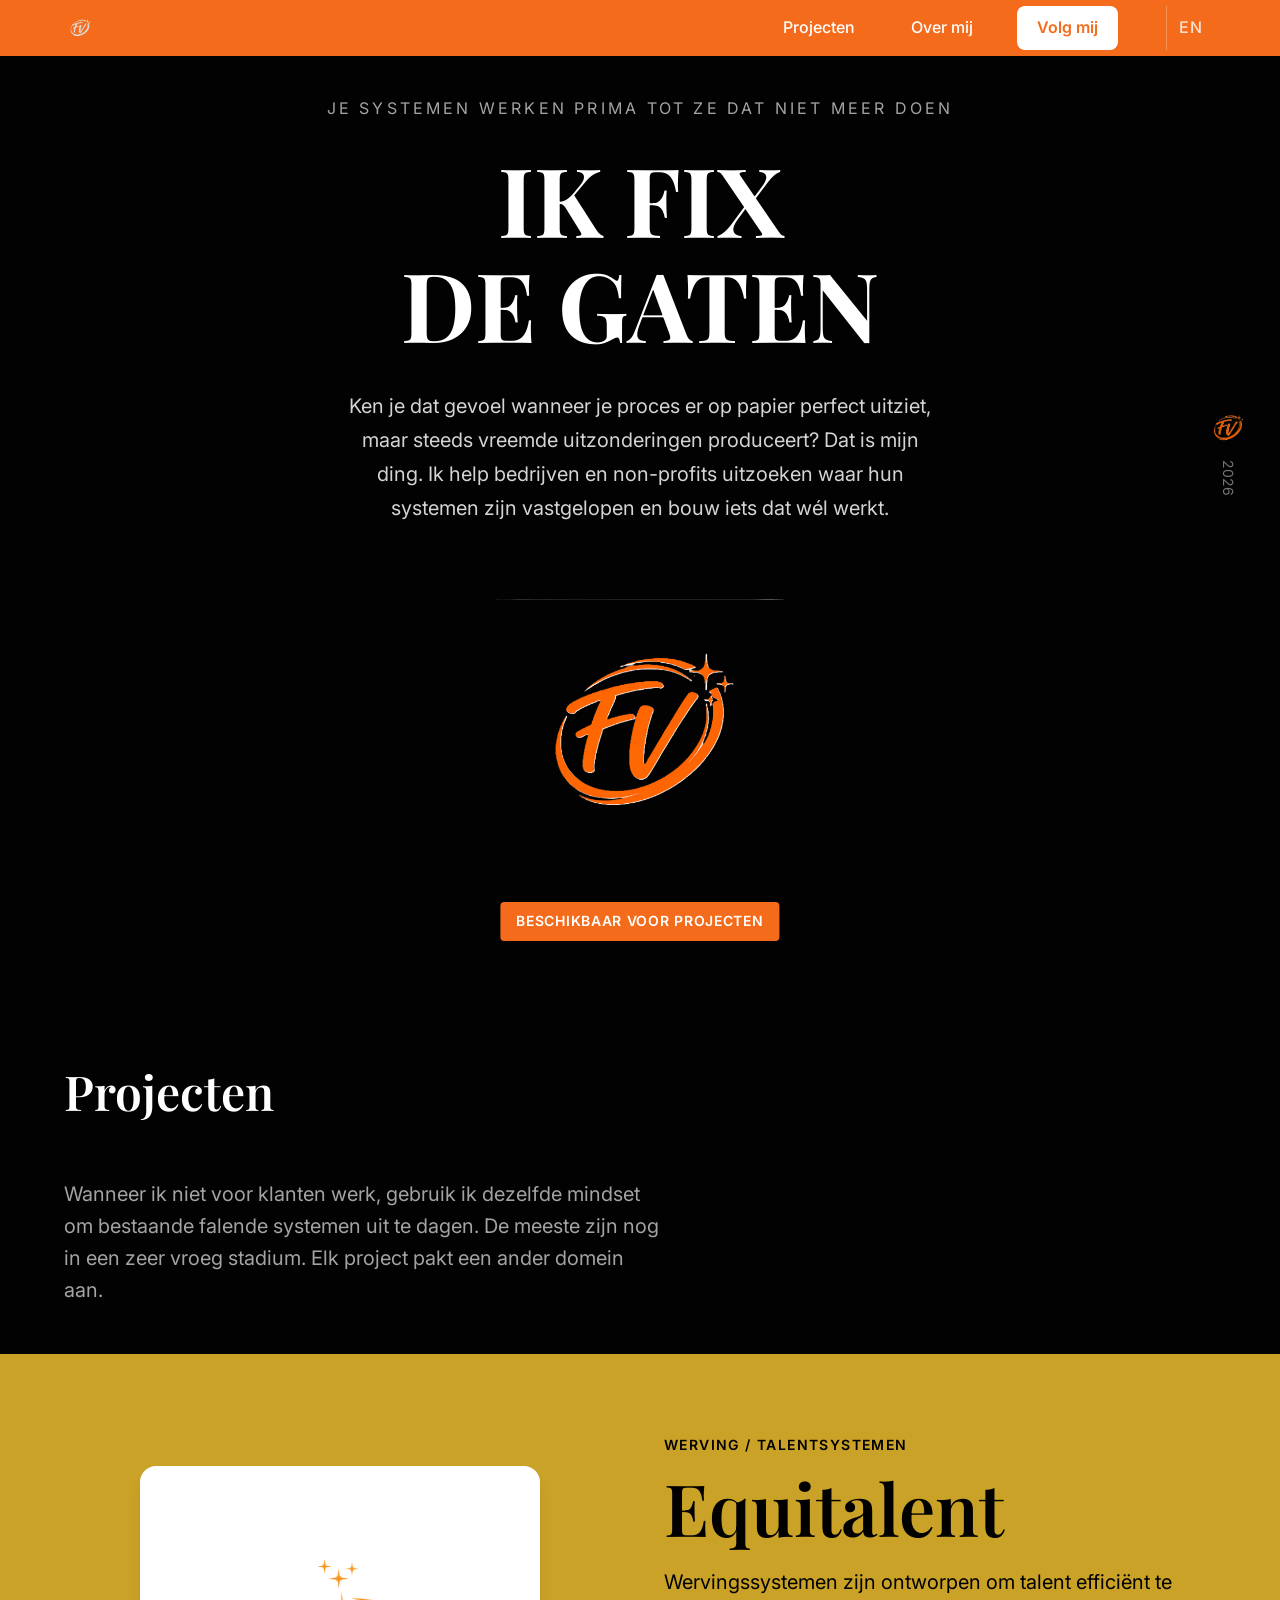
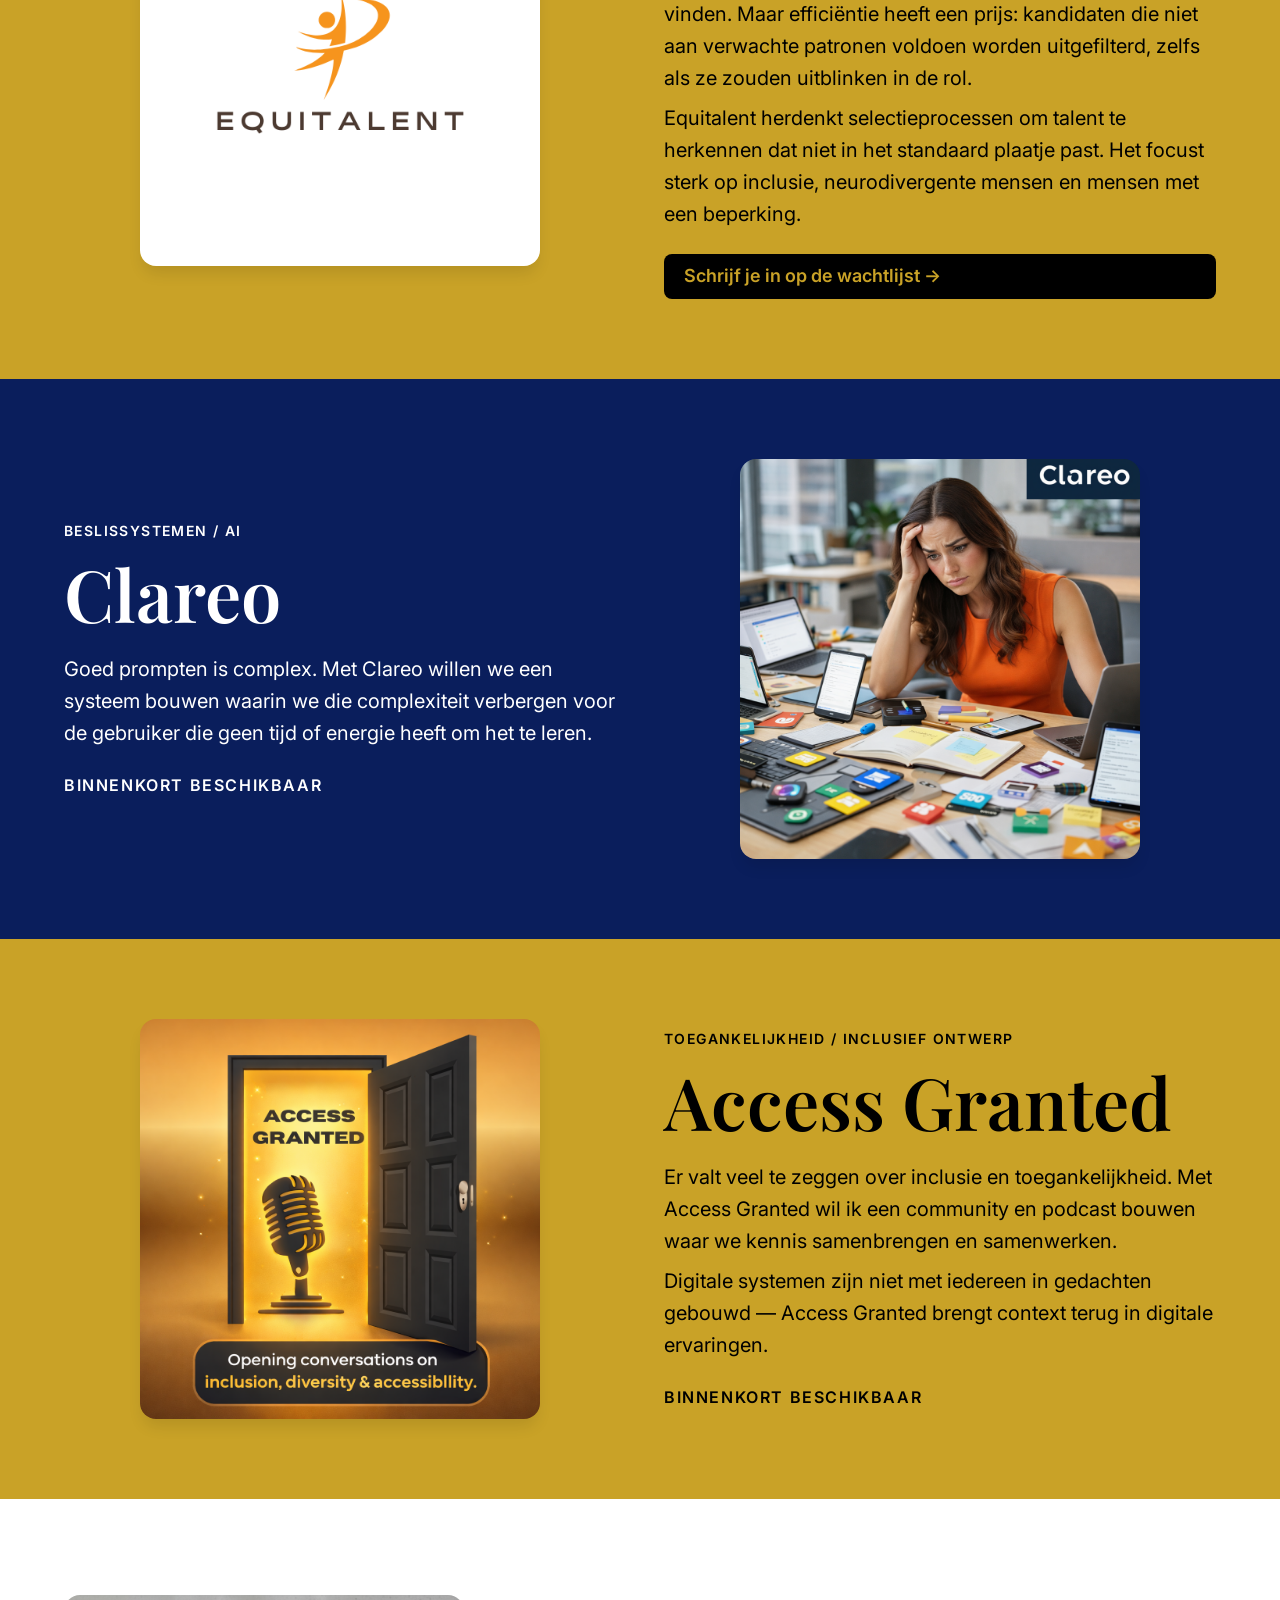
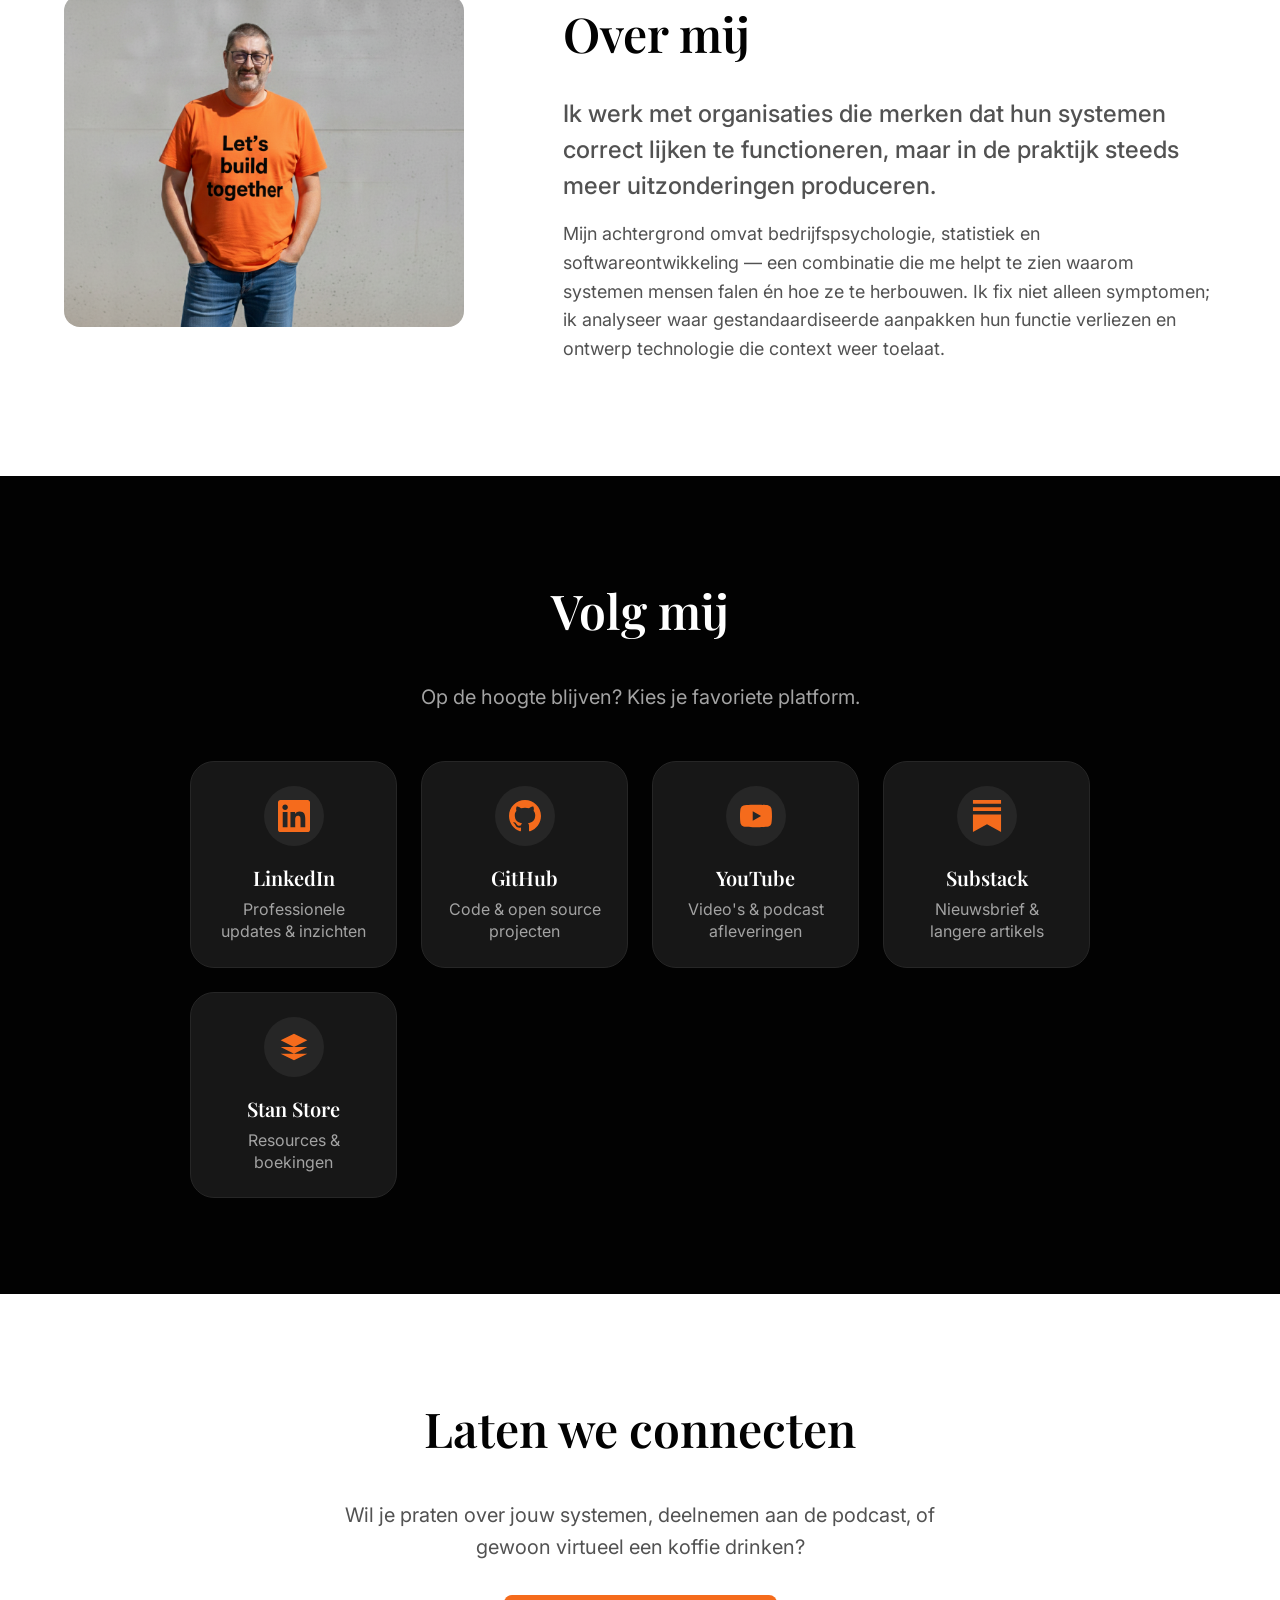
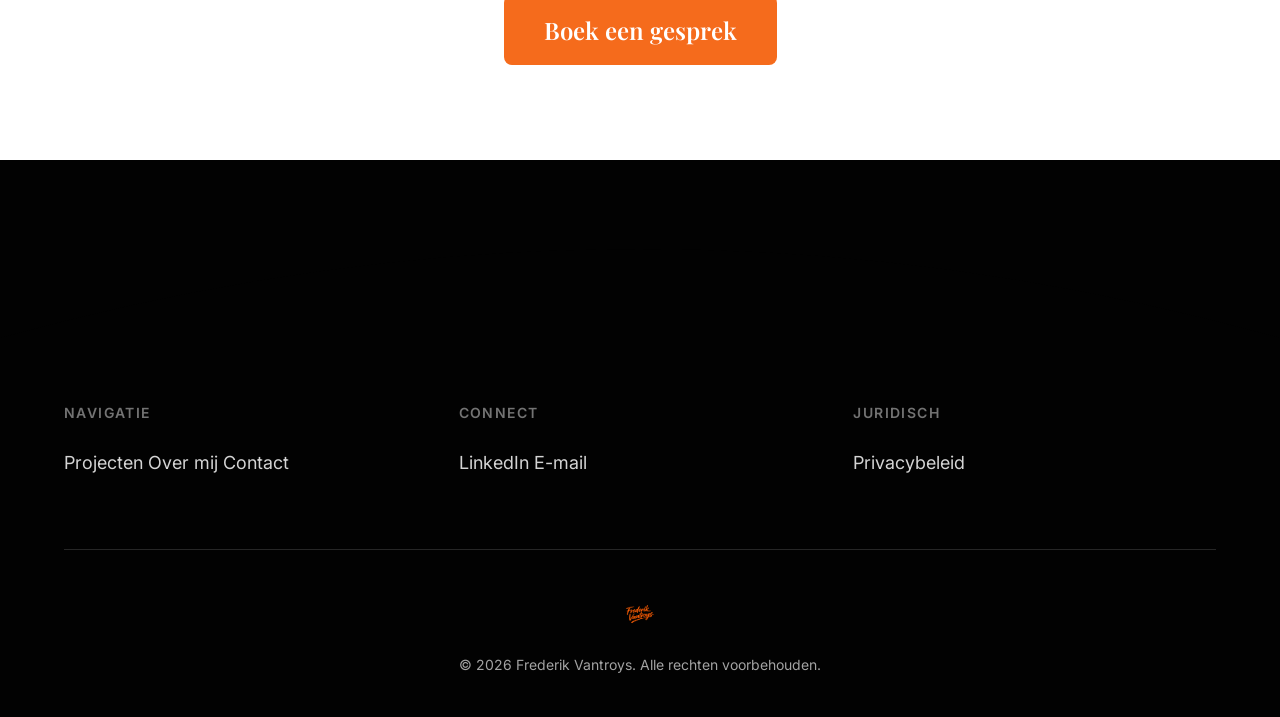
==== commit 70c35005: "Add GitHub to Follow Me section Co-Authored-By: Claude Opus 4.5 <noreply@anthropic.com>" ====
--- a/nl/index.html
+++ b/nl/index.html
@@ -5,6 +5,10 @@
     <meta name="viewport" content="width=device-width, initial-scale=1.0">
     <title>Frederik Vantroys — Agicon</title>
     <meta name="description" content="Frederik Vantroys helpt bedrijven en non-profits slecht functionerende systemen en workflows te verbeteren, zodat ze daadwerkelijk gebruikt worden en leiden tot meetbaar betere resultaten.">
+    <link rel="icon" type="image/x-icon" href="/favicon.ico">
+    <link rel="icon" type="image/png" sizes="32x32" href="/favicon-32x32.png">
+    <link rel="icon" type="image/png" sizes="16x16" href="/favicon-16x16.png">
+    <link rel="apple-touch-icon" sizes="180x180" href="/apple-touch-icon.png">
     <link rel="stylesheet" href="../styles.css">
     <link rel="preconnect" href="https://fonts.googleapis.com">
     <link rel="preconnect" href="https://fonts.gstatic.com" crossorigin>
@@ -157,6 +161,17 @@
                     <span class="sr-only">(opent in nieuw tabblad)</span>
                 </a>
 
+                <a href="https://github.com/Agicon-Frederik" target="_blank" rel="noopener" class="follow-card">
+                    <div class="follow-icon">
+                        <svg aria-hidden="true" viewBox="0 0 24 24" fill="currentColor" width="32" height="32">
+                            <path d="M12 0c-6.626 0-12 5.373-12 12 0 5.302 3.438 9.8 8.207 11.387.599.111.793-.261.793-.577v-2.234c-3.338.726-4.033-1.416-4.033-1.416-.546-1.387-1.333-1.756-1.333-1.756-1.089-.745.083-.729.083-.729 1.205.084 1.839 1.237 1.839 1.237 1.07 1.834 2.807 1.304 3.492.997.107-.775.418-1.305.762-1.604-2.665-.305-5.467-1.334-5.467-5.931 0-1.311.469-2.381 1.236-3.221-.124-.303-.535-1.524.117-3.176 0 0 1.008-.322 3.301 1.23.957-.266 1.983-.399 3.003-.404 1.02.005 2.047.138 3.006.404 2.291-1.552 3.297-1.23 3.297-1.23.653 1.653.242 2.874.118 3.176.77.84 1.235 1.911 1.235 3.221 0 4.609-2.807 5.624-5.479 5.921.43.372.823 1.102.823 2.222v3.293c0 .319.192.694.801.576 4.765-1.589 8.199-6.086 8.199-11.386 0-6.627-5.373-12-12-12z"/>
+                        </svg>
+                    </div>
+                    <h3 class="follow-card-title">GitHub</h3>
+                    <p class="follow-card-desc">Code & open source projecten</p>
+                    <span class="sr-only">(opent in nieuw tabblad)</span>
+                </a>
+
                 <a href="https://www.youtube.com/@agicon" target="_blank" rel="noopener" class="follow-card">
                     <div class="follow-icon">
                         <svg aria-hidden="true" viewBox="0 0 24 24" fill="currentColor" width="32" height="32">
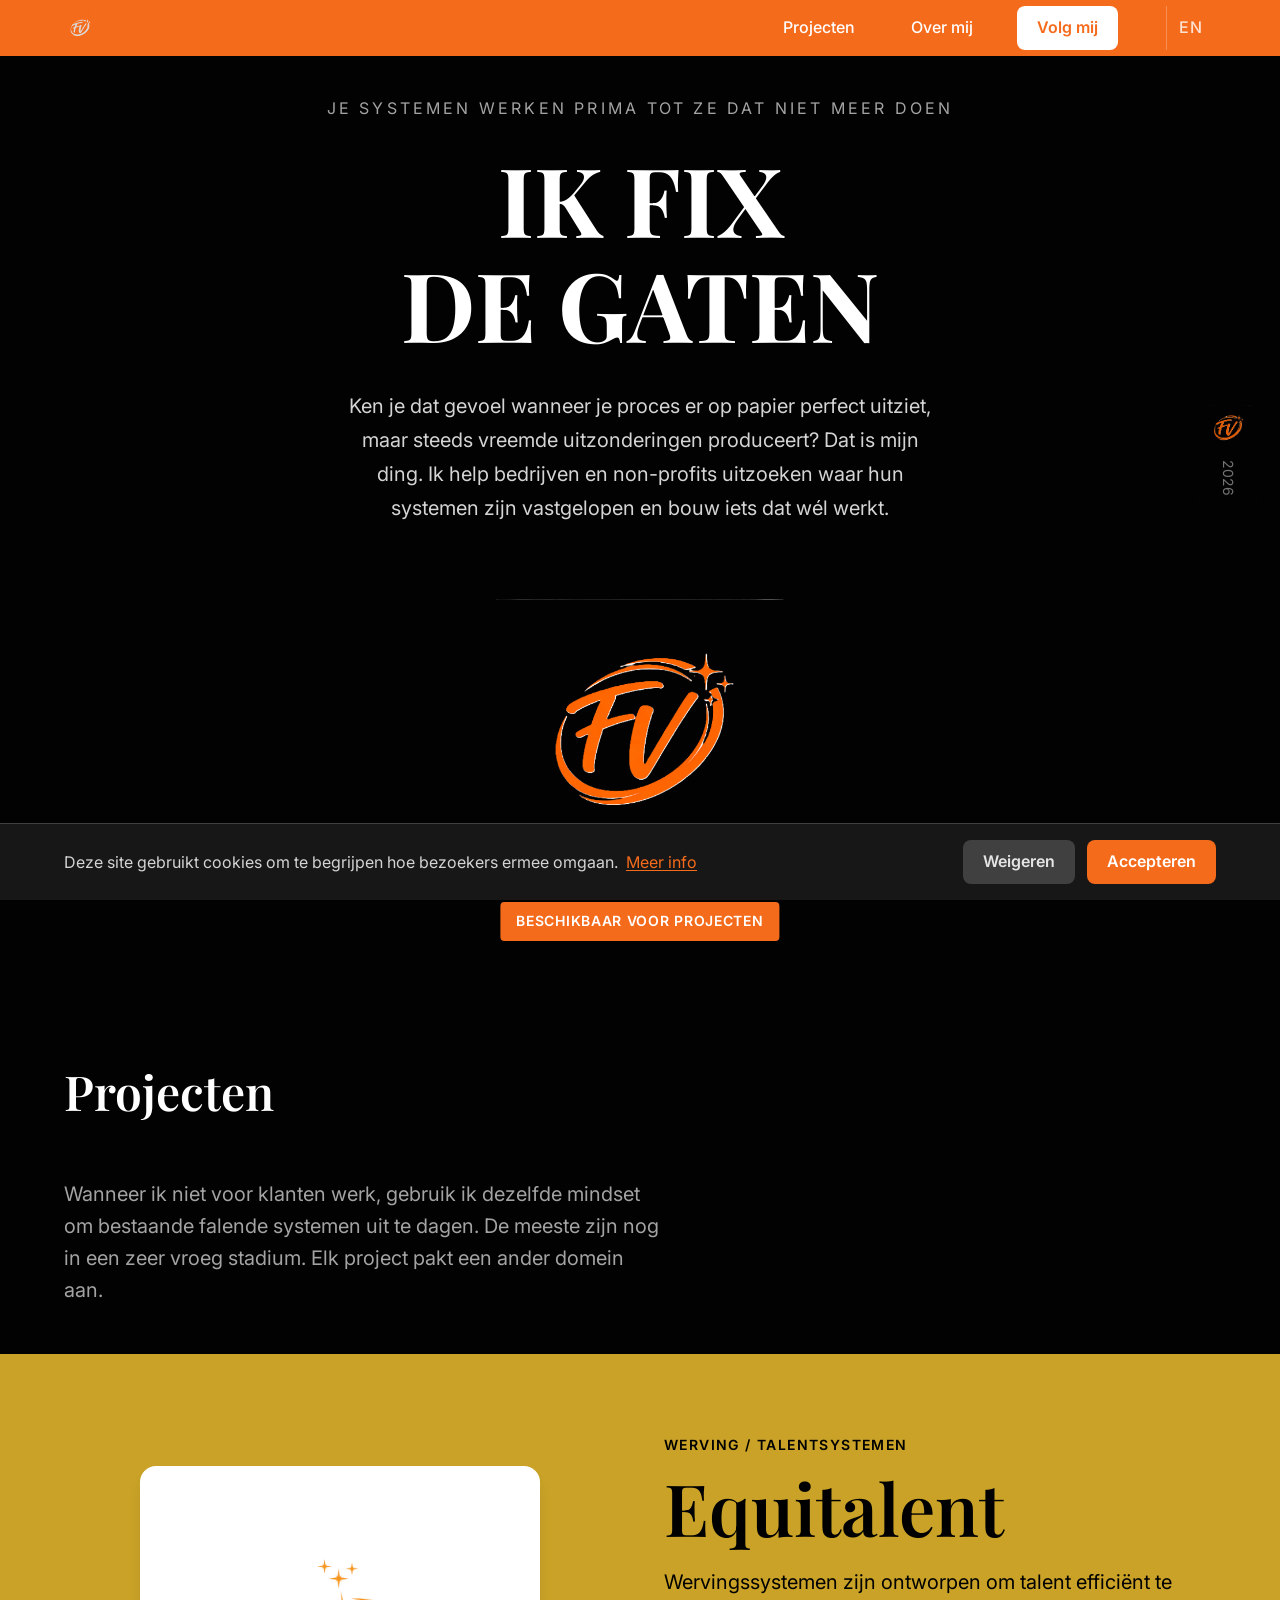
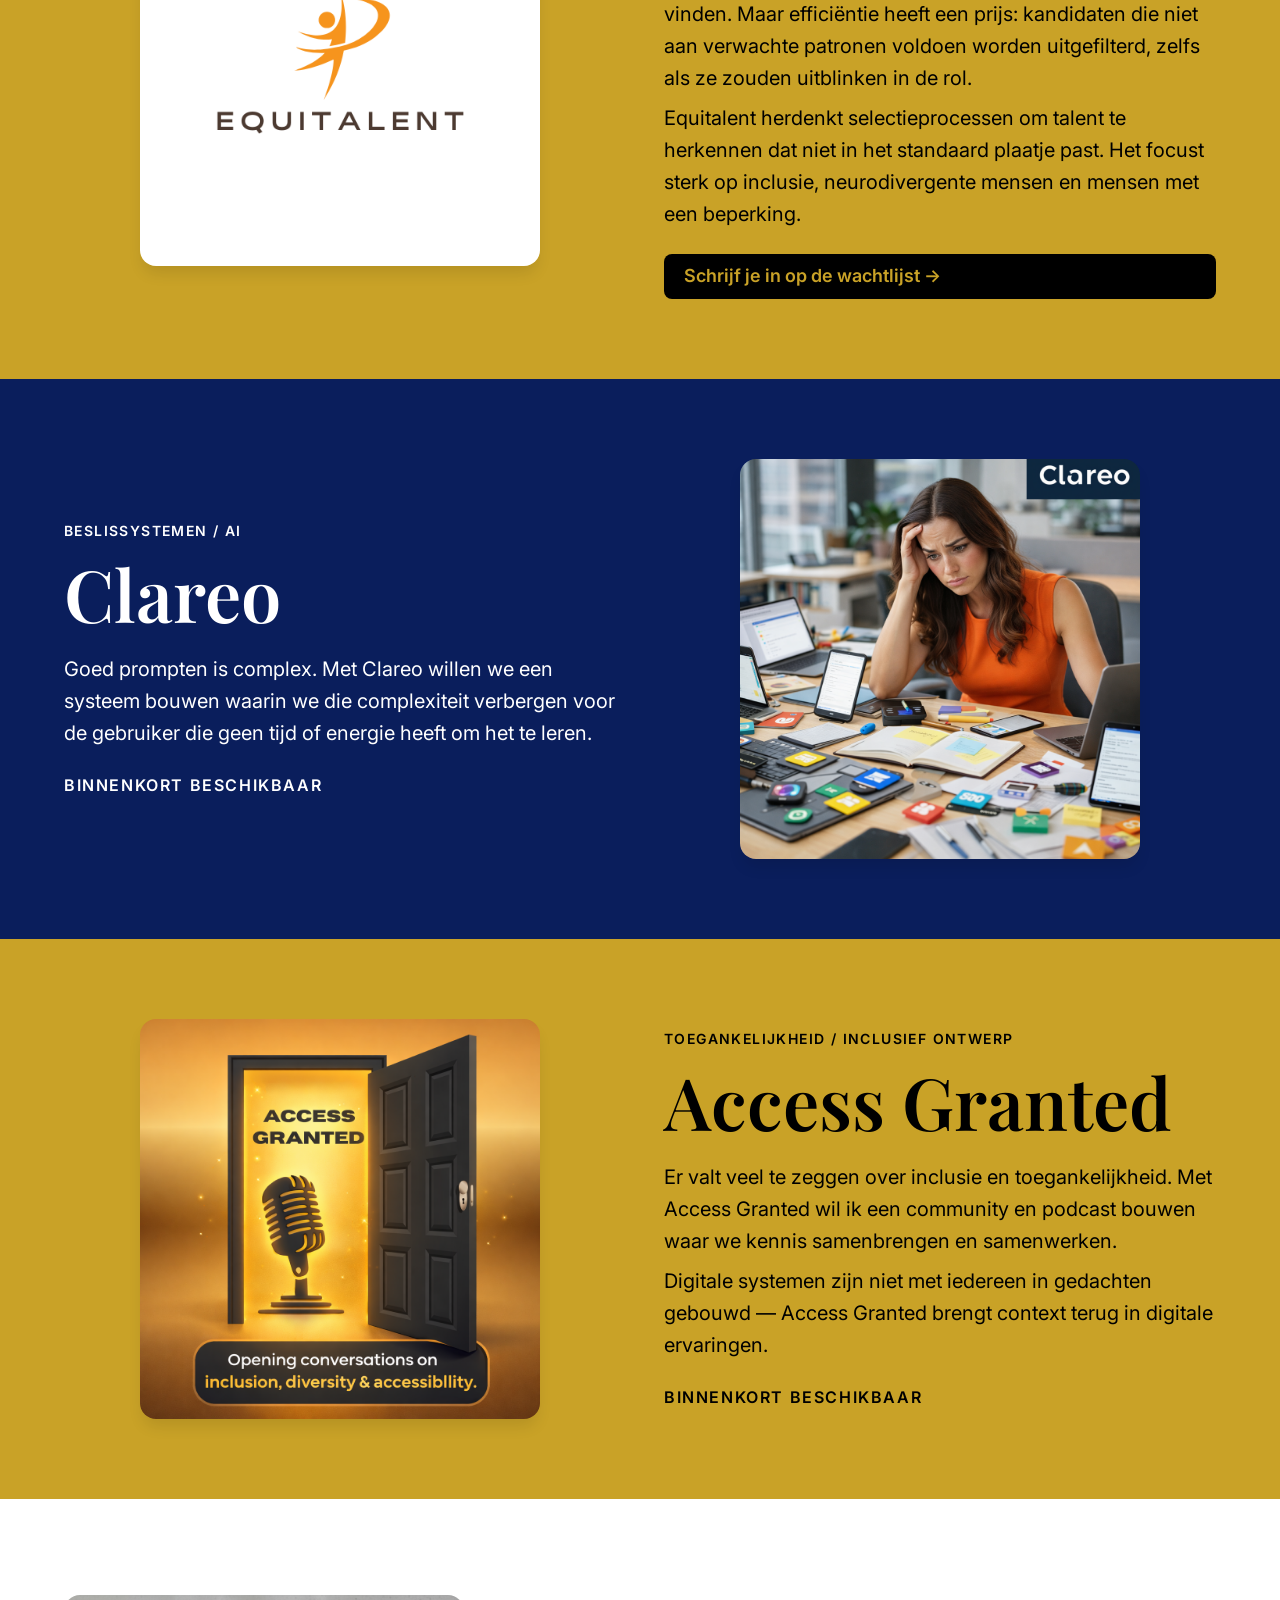
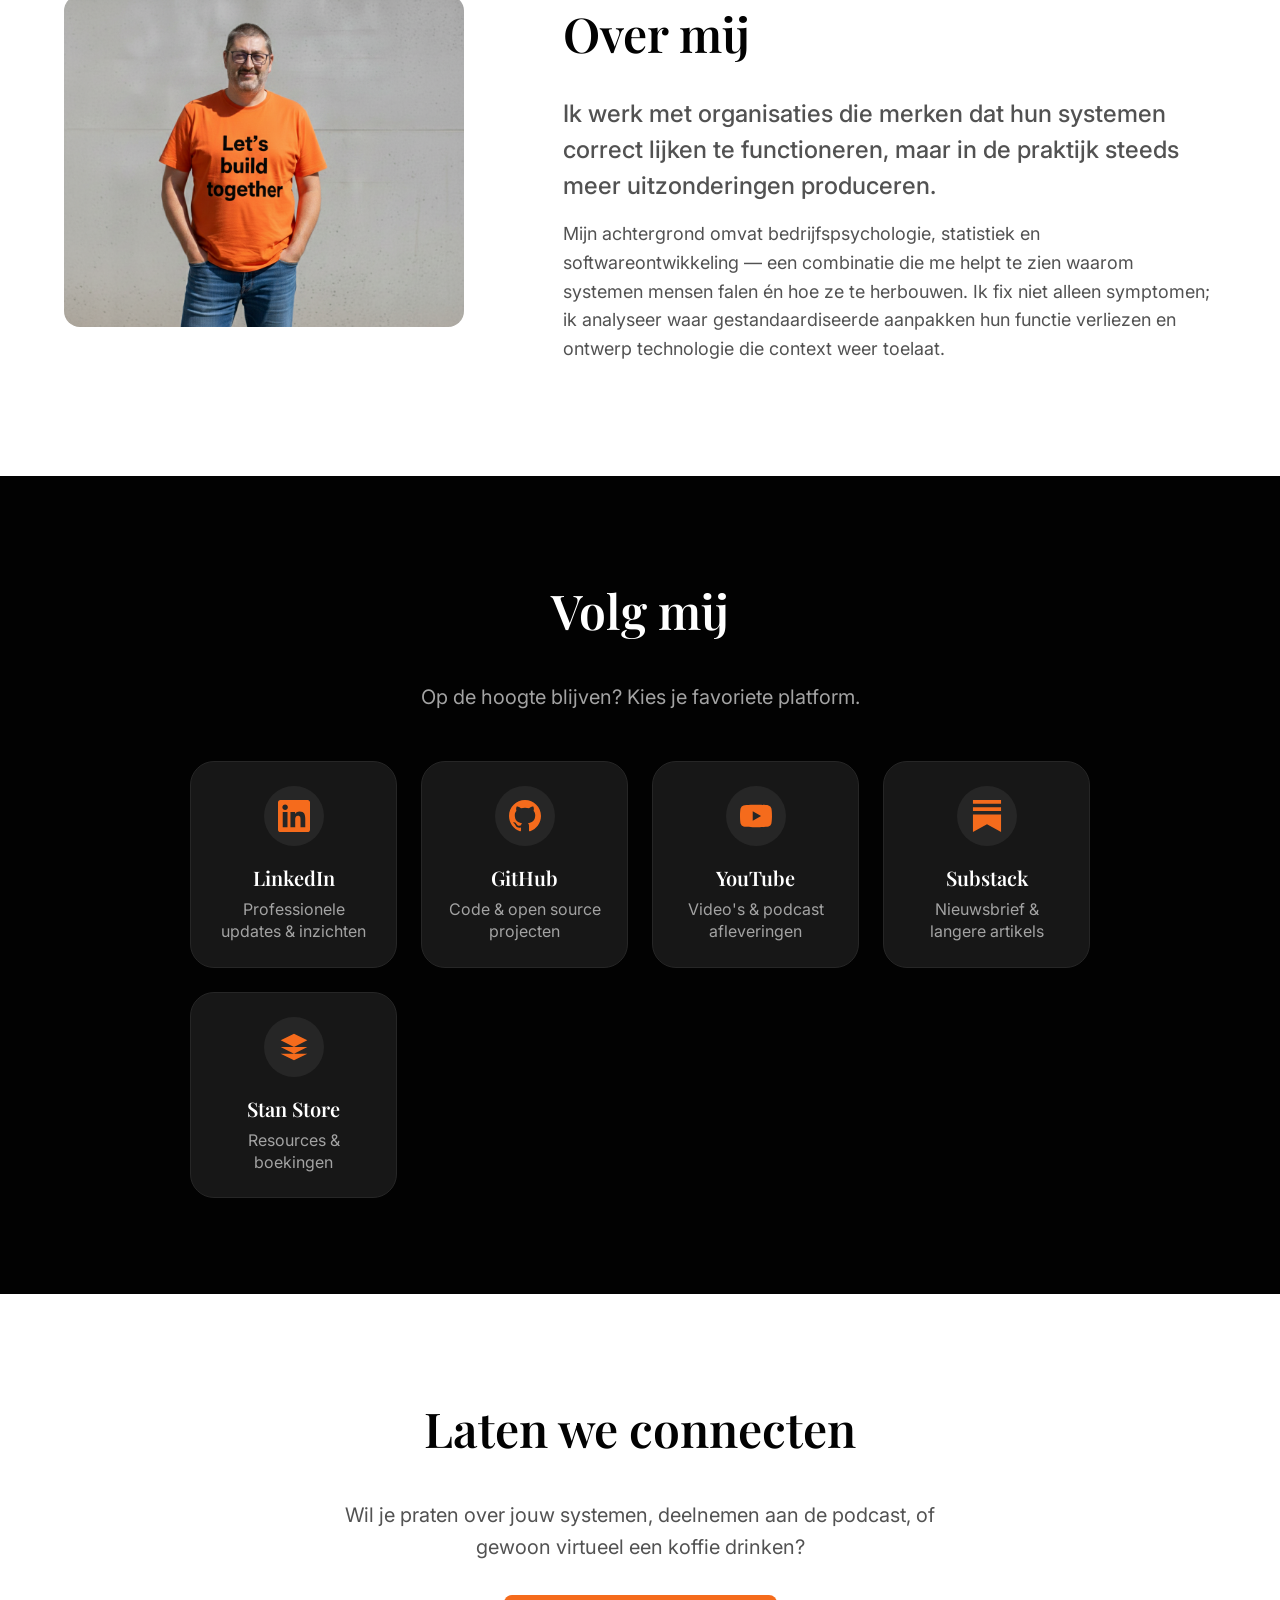
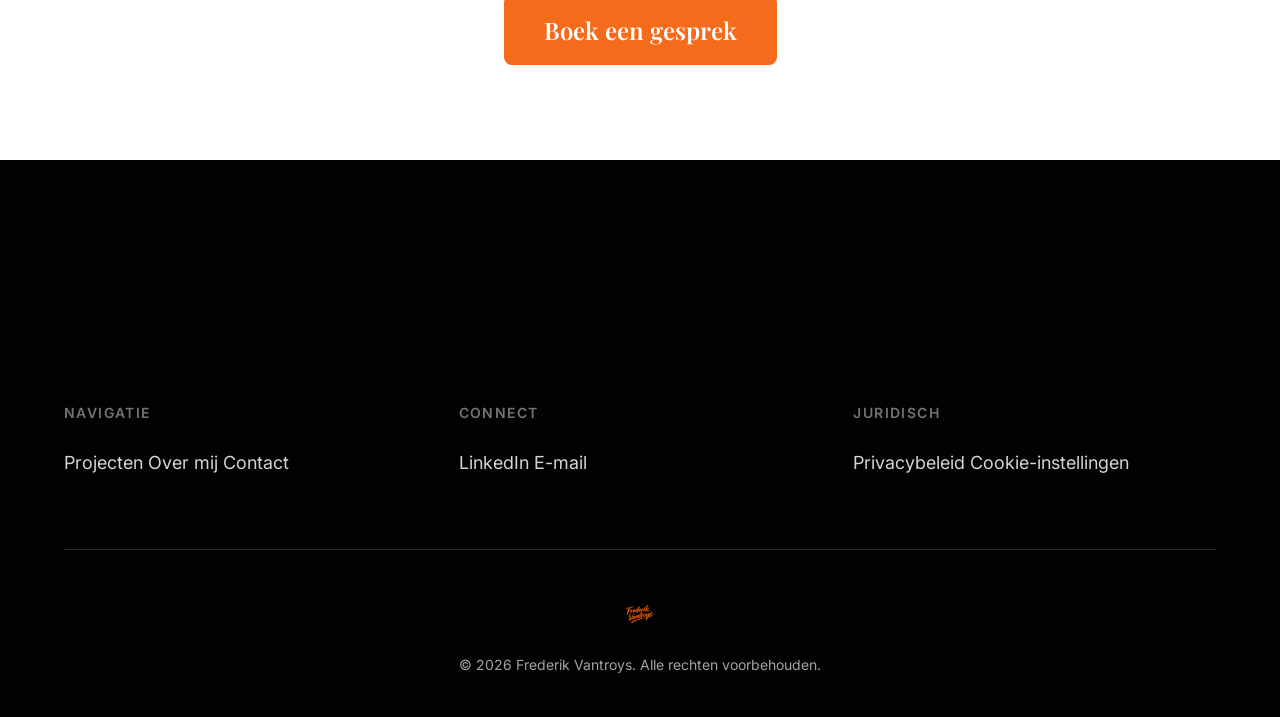
==== commit 99feb37f: "Add GA4 analytics with GDPR-compliant cookie consent - Add CookieConsent module with bilingual (EN/N" ====
--- a/nl/index.html
+++ b/nl/index.html
@@ -246,6 +246,7 @@
                     <div class="footer-column">
                         <h3 class="footer-heading">Juridisch</h3>
                         <a href="/nl/privacy.html">Privacybeleid</a>
+                        <a href="#" class="cookie-settings-link">Cookie-instellingen</a>
                     </div>
                 </div>
                 <div class="footer-bottom">
--- a/styles.css
+++ b/styles.css
@@ -1391,3 +1391,114 @@
         transform: none;
     }
 }
+
+/* ==========================================================================
+   Cookie Consent Banner
+   ========================================================================== */
+.cookie-banner {
+    position: fixed;
+    bottom: 0;
+    left: 0;
+    right: 0;
+    z-index: var(--z-modal);
+    background: var(--color-gray-900);
+    border-top: 1px solid var(--color-gray-700);
+    padding: var(--space-4) var(--container-padding);
+    transform: translateY(100%);
+    opacity: 0;
+    transition: transform var(--transition-base), opacity var(--transition-base);
+}
+
+.cookie-banner.visible {
+    transform: translateY(0);
+    opacity: 1;
+}
+
+.cookie-banner-content {
+    max-width: var(--container-max);
+    margin: 0 auto;
+    display: flex;
+    flex-direction: column;
+    gap: var(--space-4);
+    align-items: center;
+    text-align: center;
+}
+
+@media (min-width: 768px) {
+    .cookie-banner-content {
+        flex-direction: row;
+        justify-content: space-between;
+        text-align: left;
+    }
+}
+
+.cookie-banner-text {
+    color: var(--color-gray-300);
+    font-size: var(--text-sm);
+    line-height: 1.5;
+    margin: 0;
+}
+
+.cookie-banner-link {
+    color: var(--color-primary);
+    text-decoration: underline;
+    text-underline-offset: 2px;
+    margin-left: var(--space-1);
+}
+
+.cookie-banner-link:hover {
+    color: var(--color-white);
+}
+
+.cookie-banner-actions {
+    display: flex;
+    gap: var(--space-3);
+    flex-shrink: 0;
+}
+
+.cookie-btn {
+    padding: var(--space-2) var(--space-5);
+    font-size: var(--text-sm);
+    font-weight: 600;
+    border-radius: var(--radius-md);
+    min-height: 44px;
+    min-width: 100px;
+    transition: background var(--transition-fast), transform var(--transition-fast);
+}
+
+.cookie-btn-accept {
+    background: var(--color-primary);
+    color: var(--color-white);
+}
+
+.cookie-btn-accept:hover {
+    background: #e55f15;
+    transform: translateY(-1px);
+}
+
+.cookie-btn-decline {
+    background: var(--color-gray-700);
+    color: var(--color-gray-200);
+}
+
+.cookie-btn-decline:hover {
+    background: var(--color-gray-600);
+    transform: translateY(-1px);
+}
+
+.cookie-btn:focus-visible {
+    outline: 3px solid var(--color-primary);
+    outline-offset: 2px;
+}
+
+/* Reduced motion - no slide animation */
+@media (prefers-reduced-motion: reduce) {
+    .cookie-banner {
+        transform: translateY(0);
+        opacity: 0;
+    }
+
+    .cookie-banner.visible {
+        opacity: 1;
+    }
+}
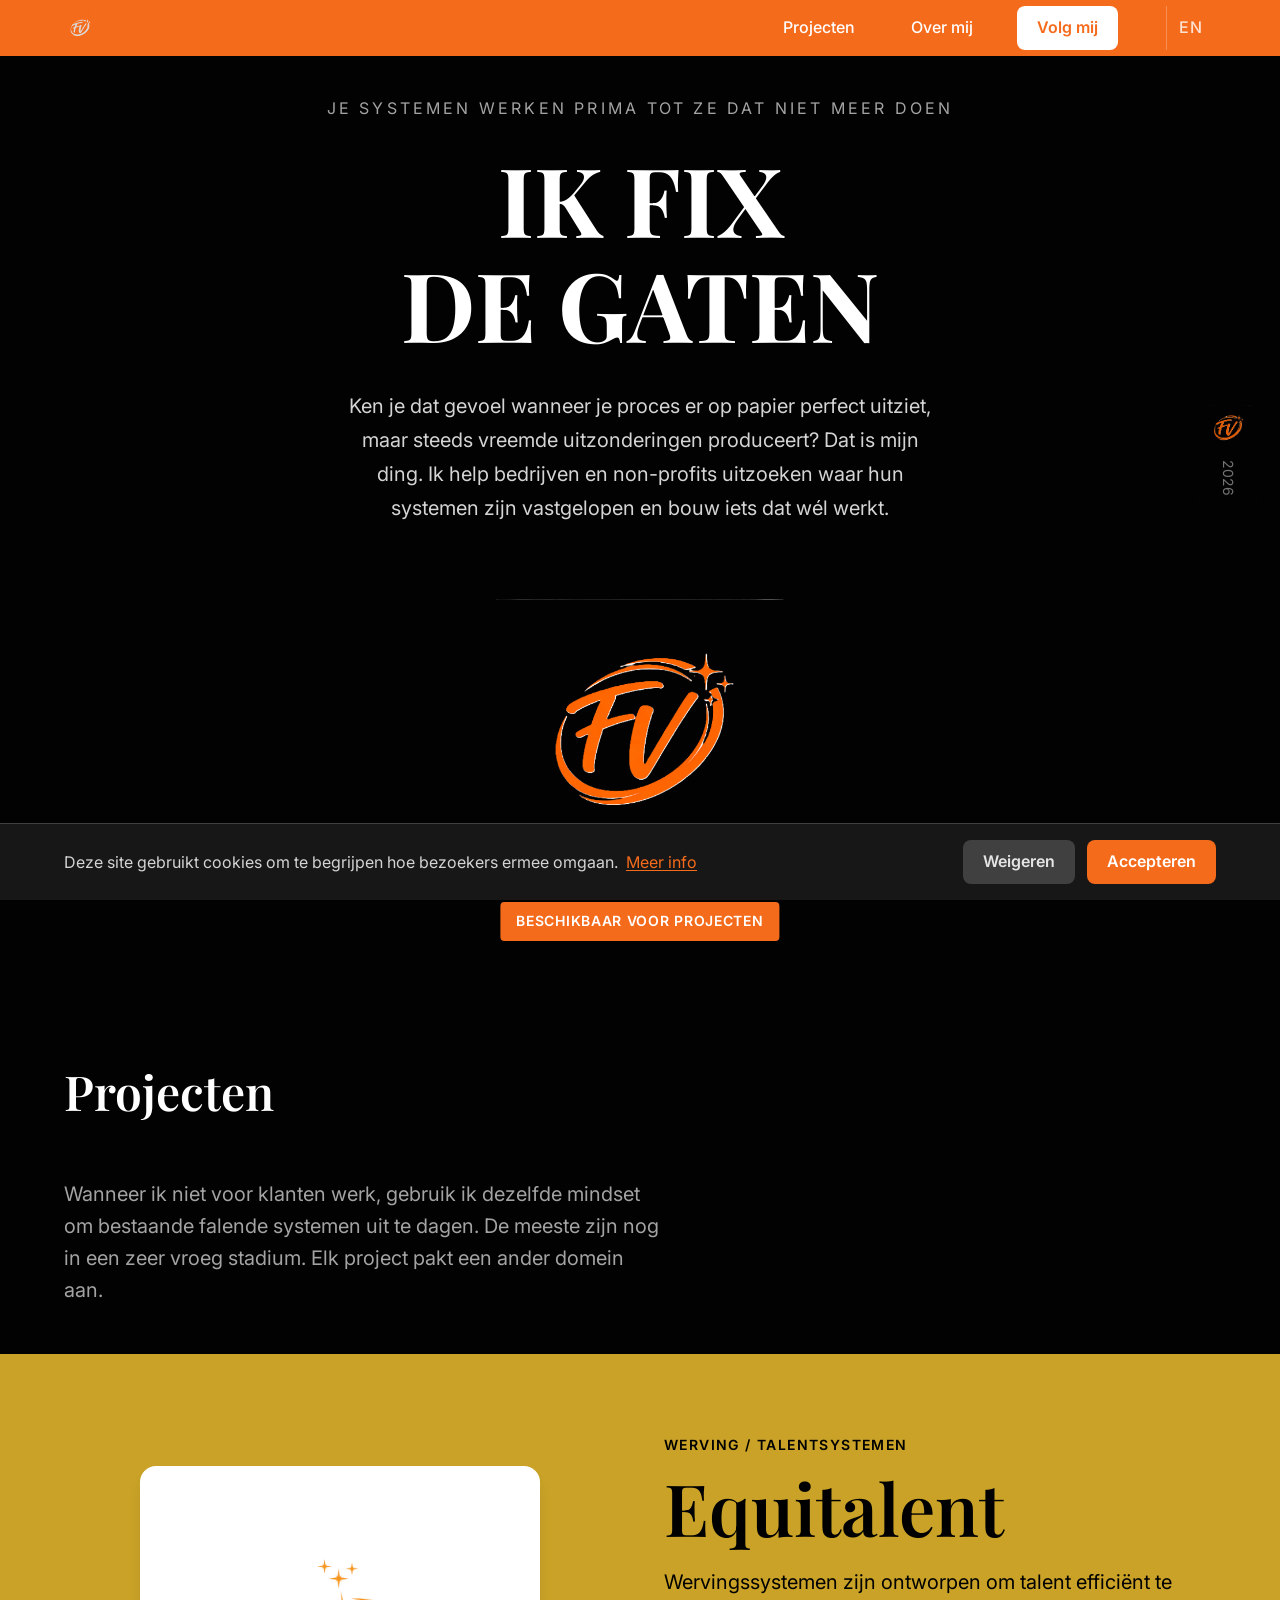
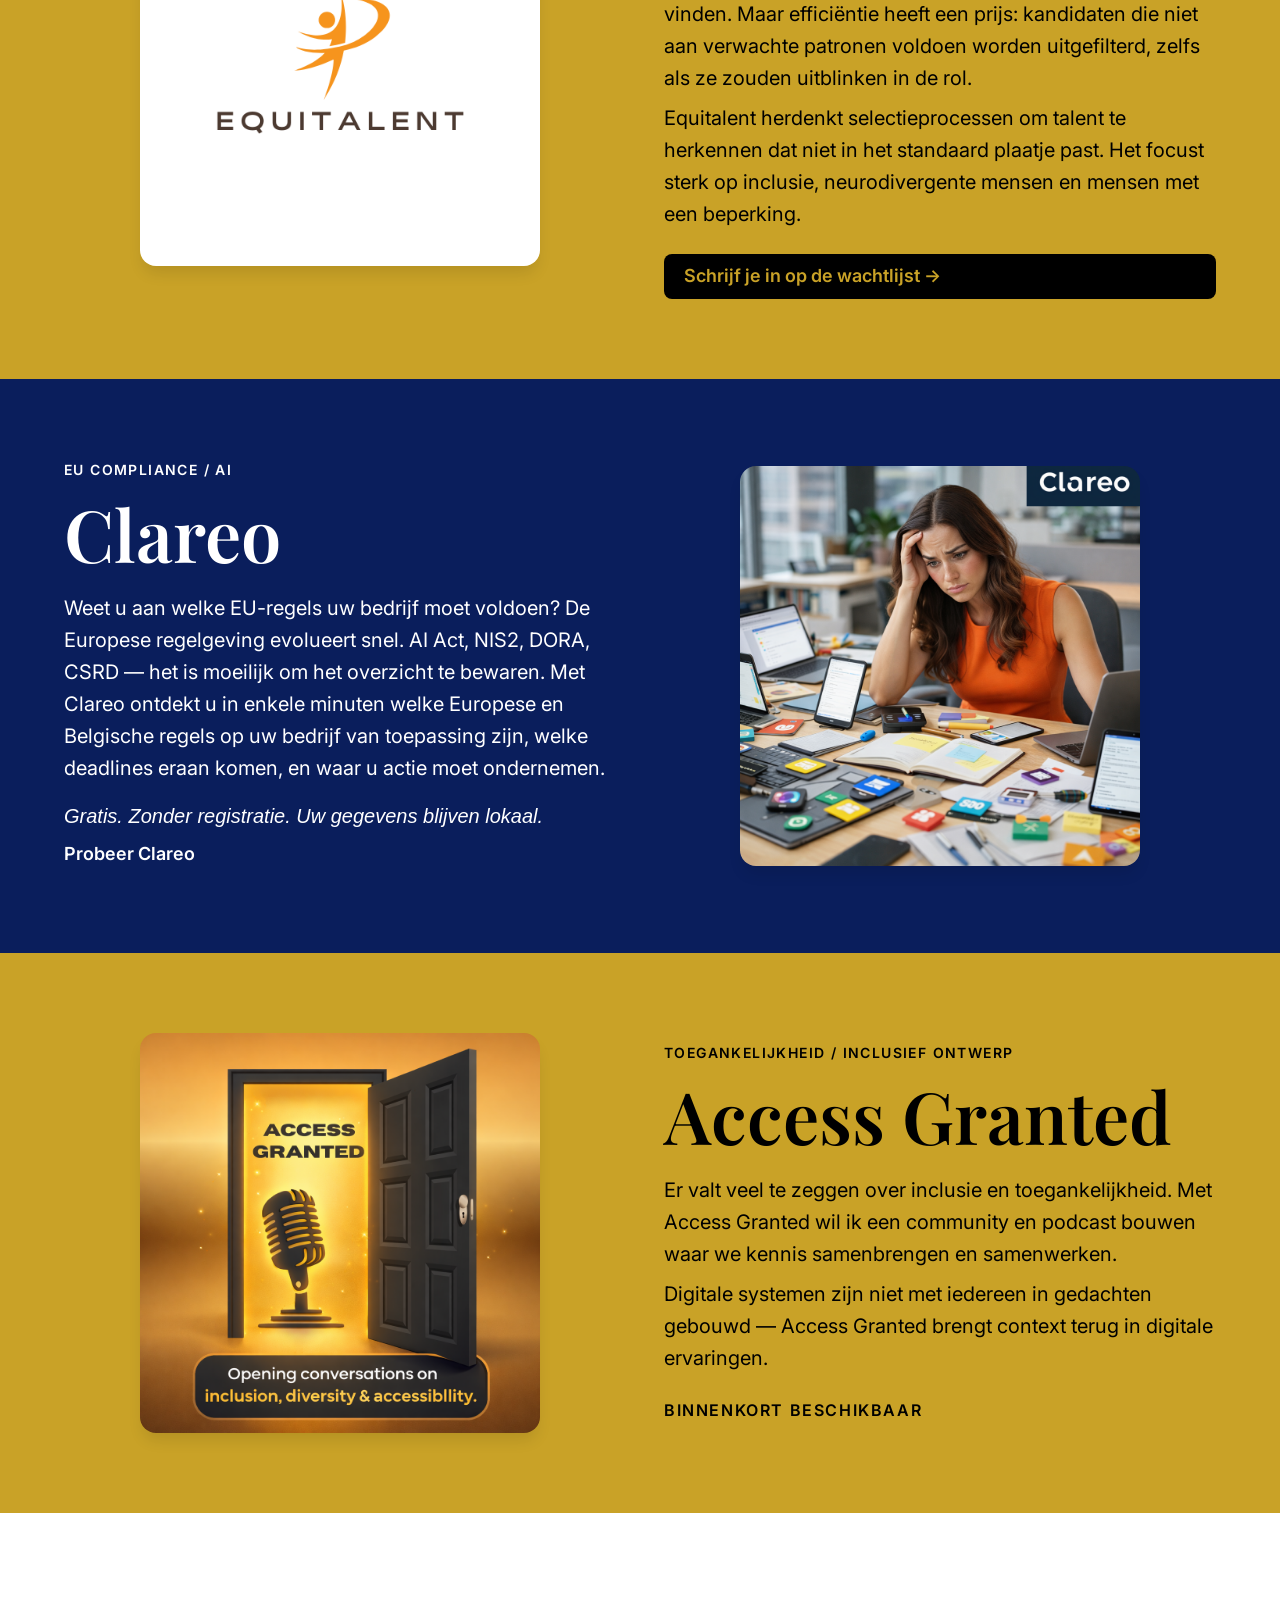
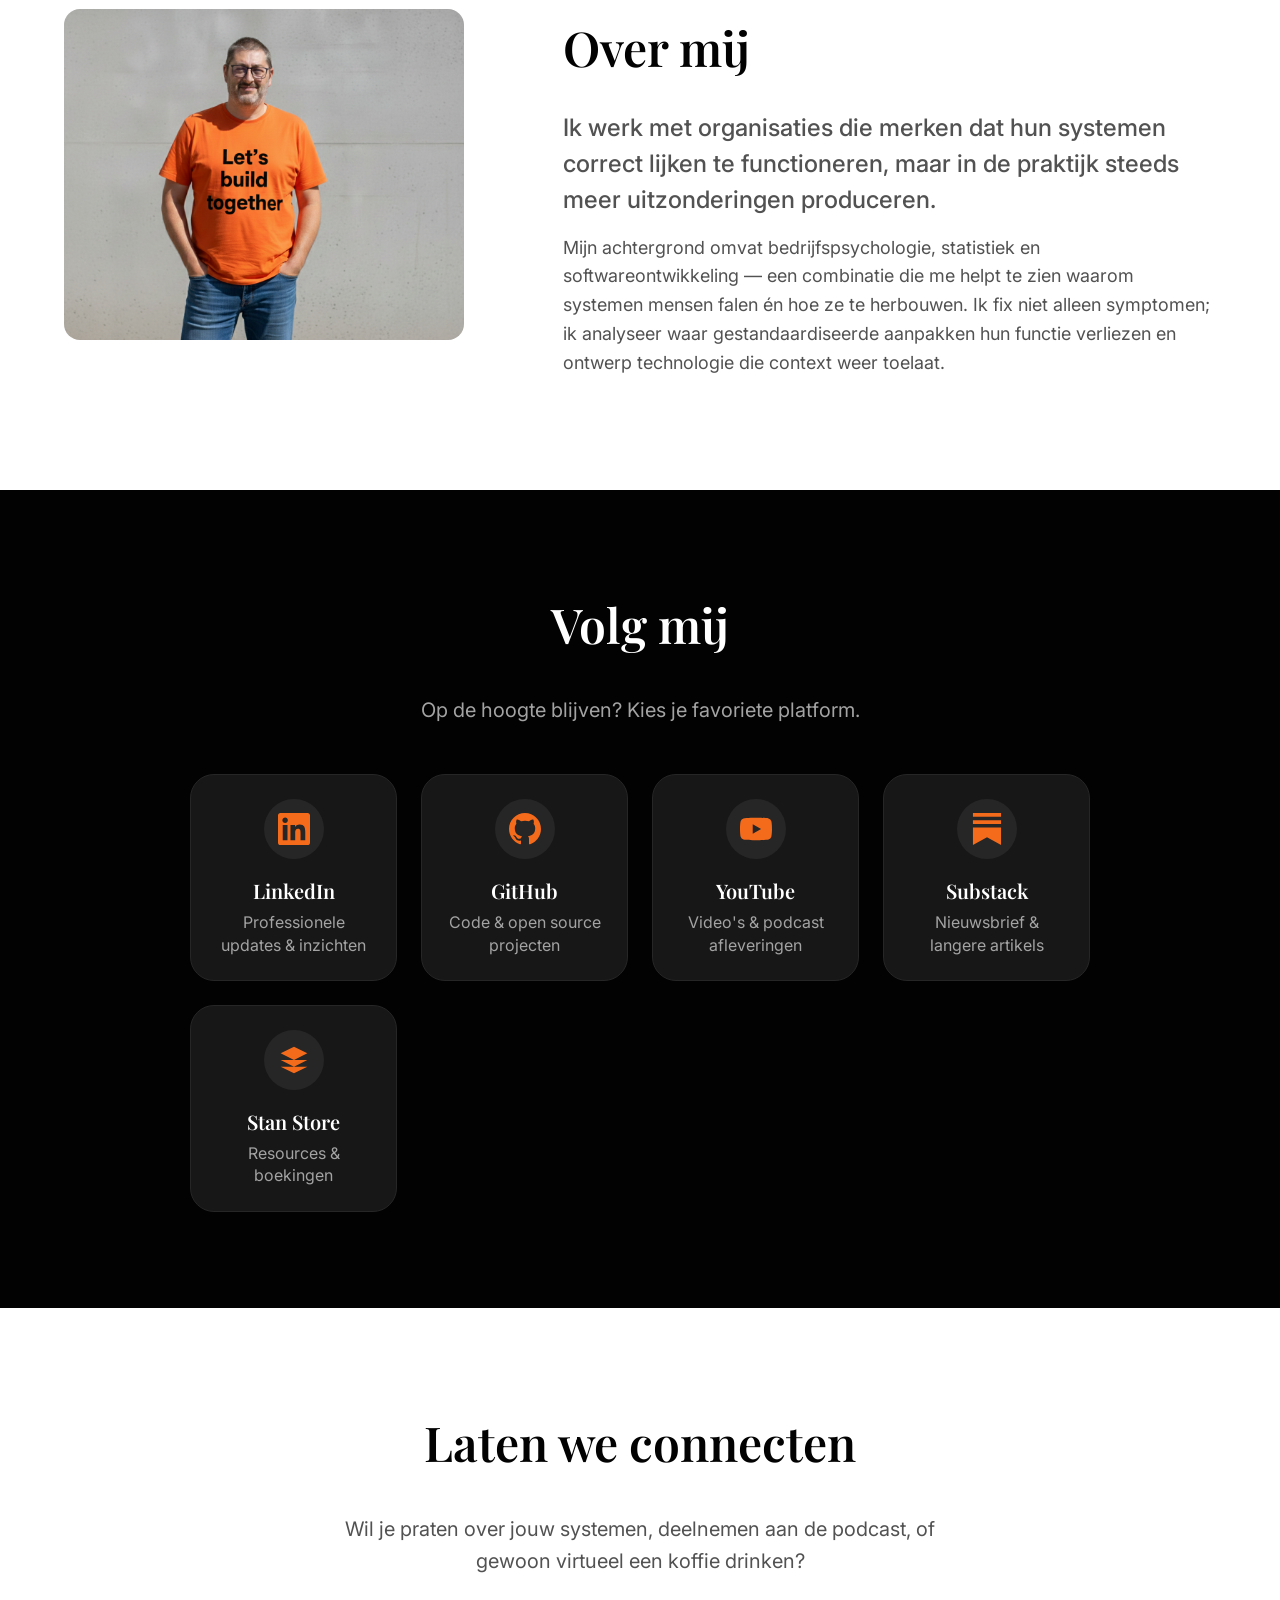
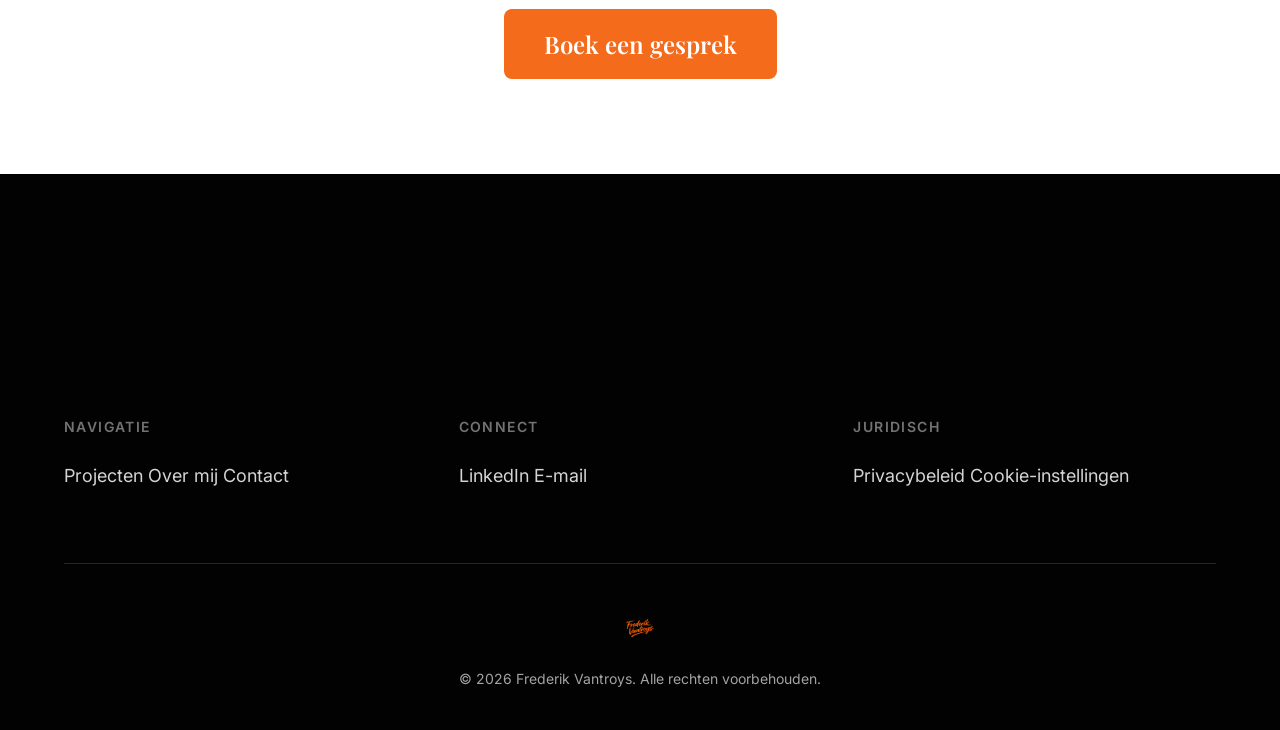
==== commit abb26d1c: "Update Clareo section with EU compliance checker description and link Co-Authored-By: Claude Opus 4." ====
--- a/nl/index.html
+++ b/nl/index.html
@@ -94,13 +94,14 @@
             <div class="container">
                 <div class="project-grid">
                     <div class="project-image-wrap">
-                        <img src="../clareo_image.png" alt="Vrouw aan bureau die overweldigd kijkt door meerdere apps en apparaten, als beeld voor de beslissingsmoeheid die Clareo aanpakt" class="project-image">
+                        <img src="../clareo_image.png" alt="Clareo EU compliance checker — ontdek welke Europese regelgeving op uw bedrijf van toepassing is" class="project-image">
                     </div>
                     <div class="project-content">
-                        <span class="project-category">Beslissystemen / AI</span>
+                        <span class="project-category">EU Compliance / AI</span>
                         <h3 class="project-title">Clareo</h3>
-                        <p class="project-description">Goed prompten is complex. Met Clareo willen we een systeem bouwen waarin we die complexiteit verbergen voor de gebruiker die geen tijd of energie heeft om het te leren.</p>
-                        <span class="project-status">Binnenkort beschikbaar</span>
+                        <p class="project-description">Weet u aan welke EU-regels uw bedrijf moet voldoen? De Europese regelgeving evolueert snel. AI Act, NIS2, DORA, CSRD — het is moeilijk om het overzicht te bewaren. Met Clareo ontdekt u in enkele minuten welke Europese en Belgische regels op uw bedrijf van toepassing zijn, welke deadlines eraan komen, en waar u actie moet ondernemen.</p>
+                        <p class="project-description" style="margin-top: 0.5rem; font-style: italic;">Gratis. Zonder registratie. Uw gegevens blijven lokaal.</p>
+                        <a href="https://www.clareo.online" target="_blank" rel="noopener noreferrer" class="project-link">Probeer Clareo</a>
                     </div>
                 </div>
             </div>
